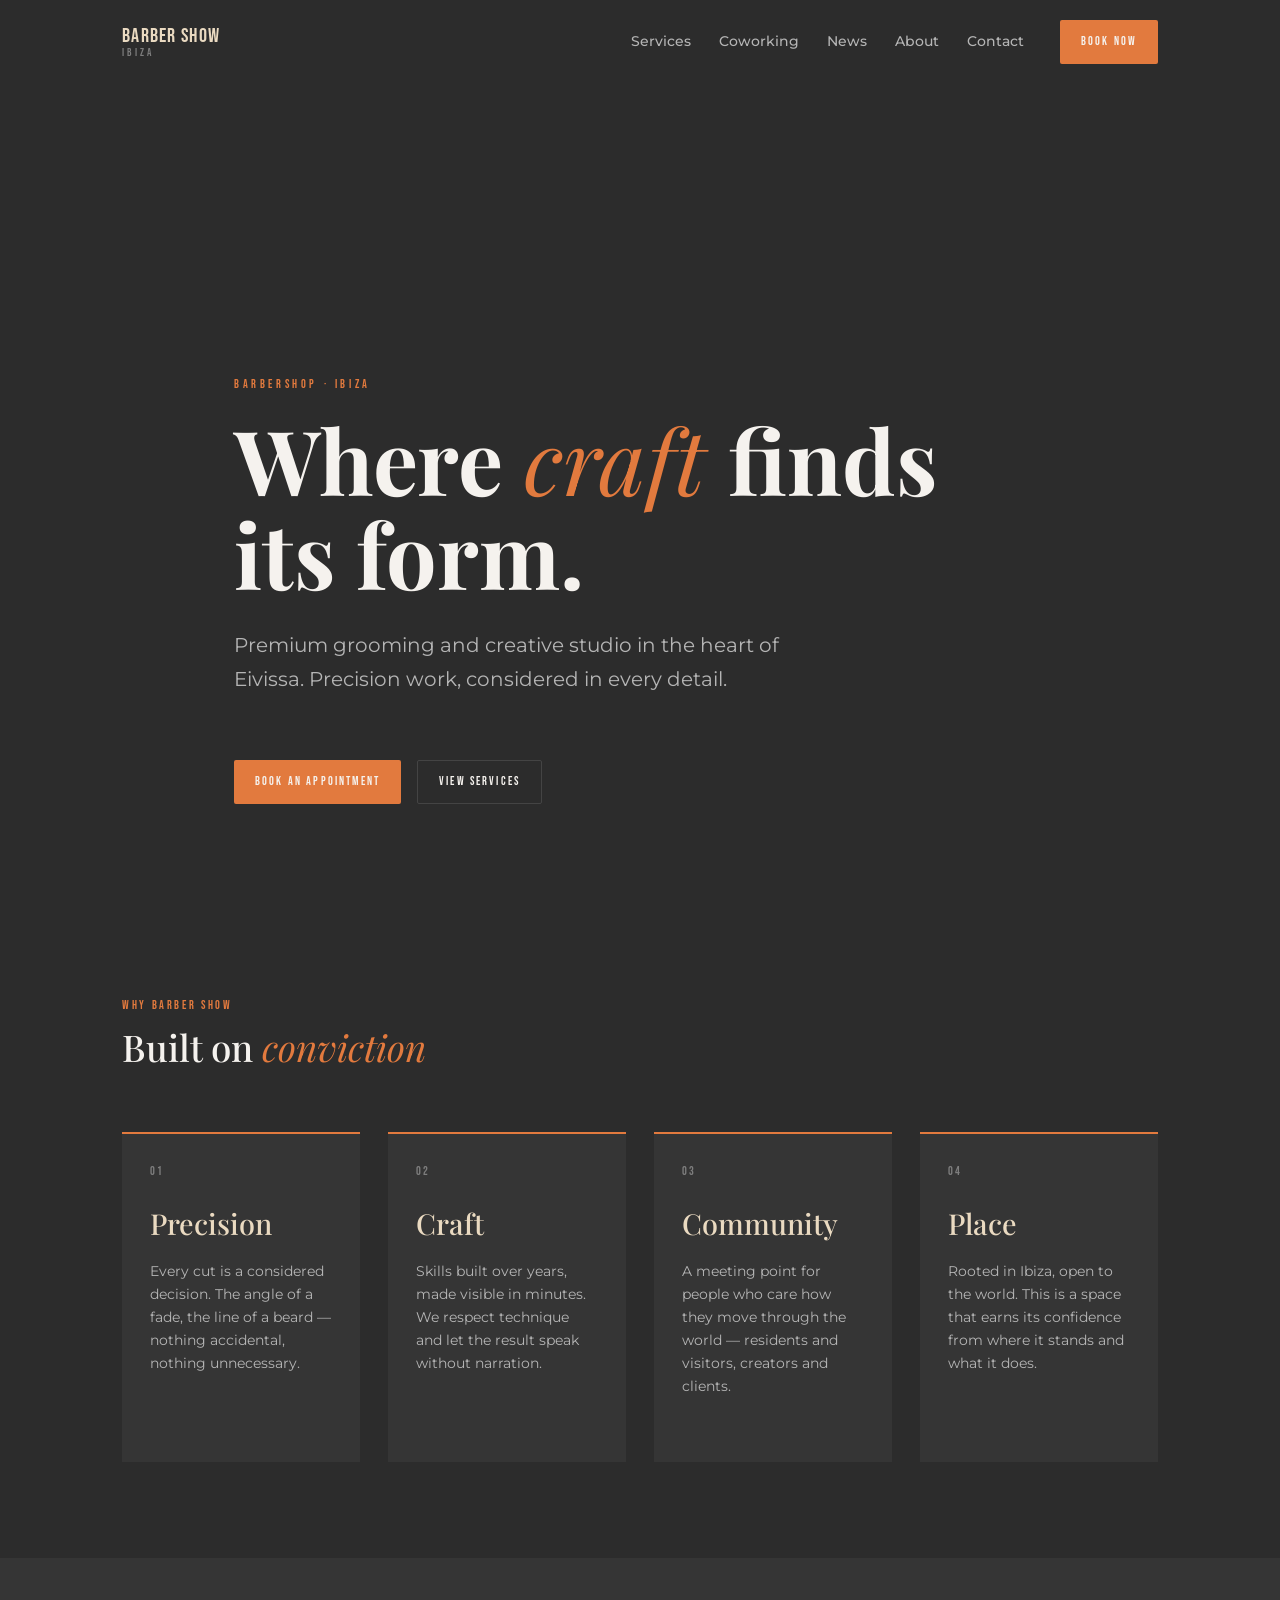
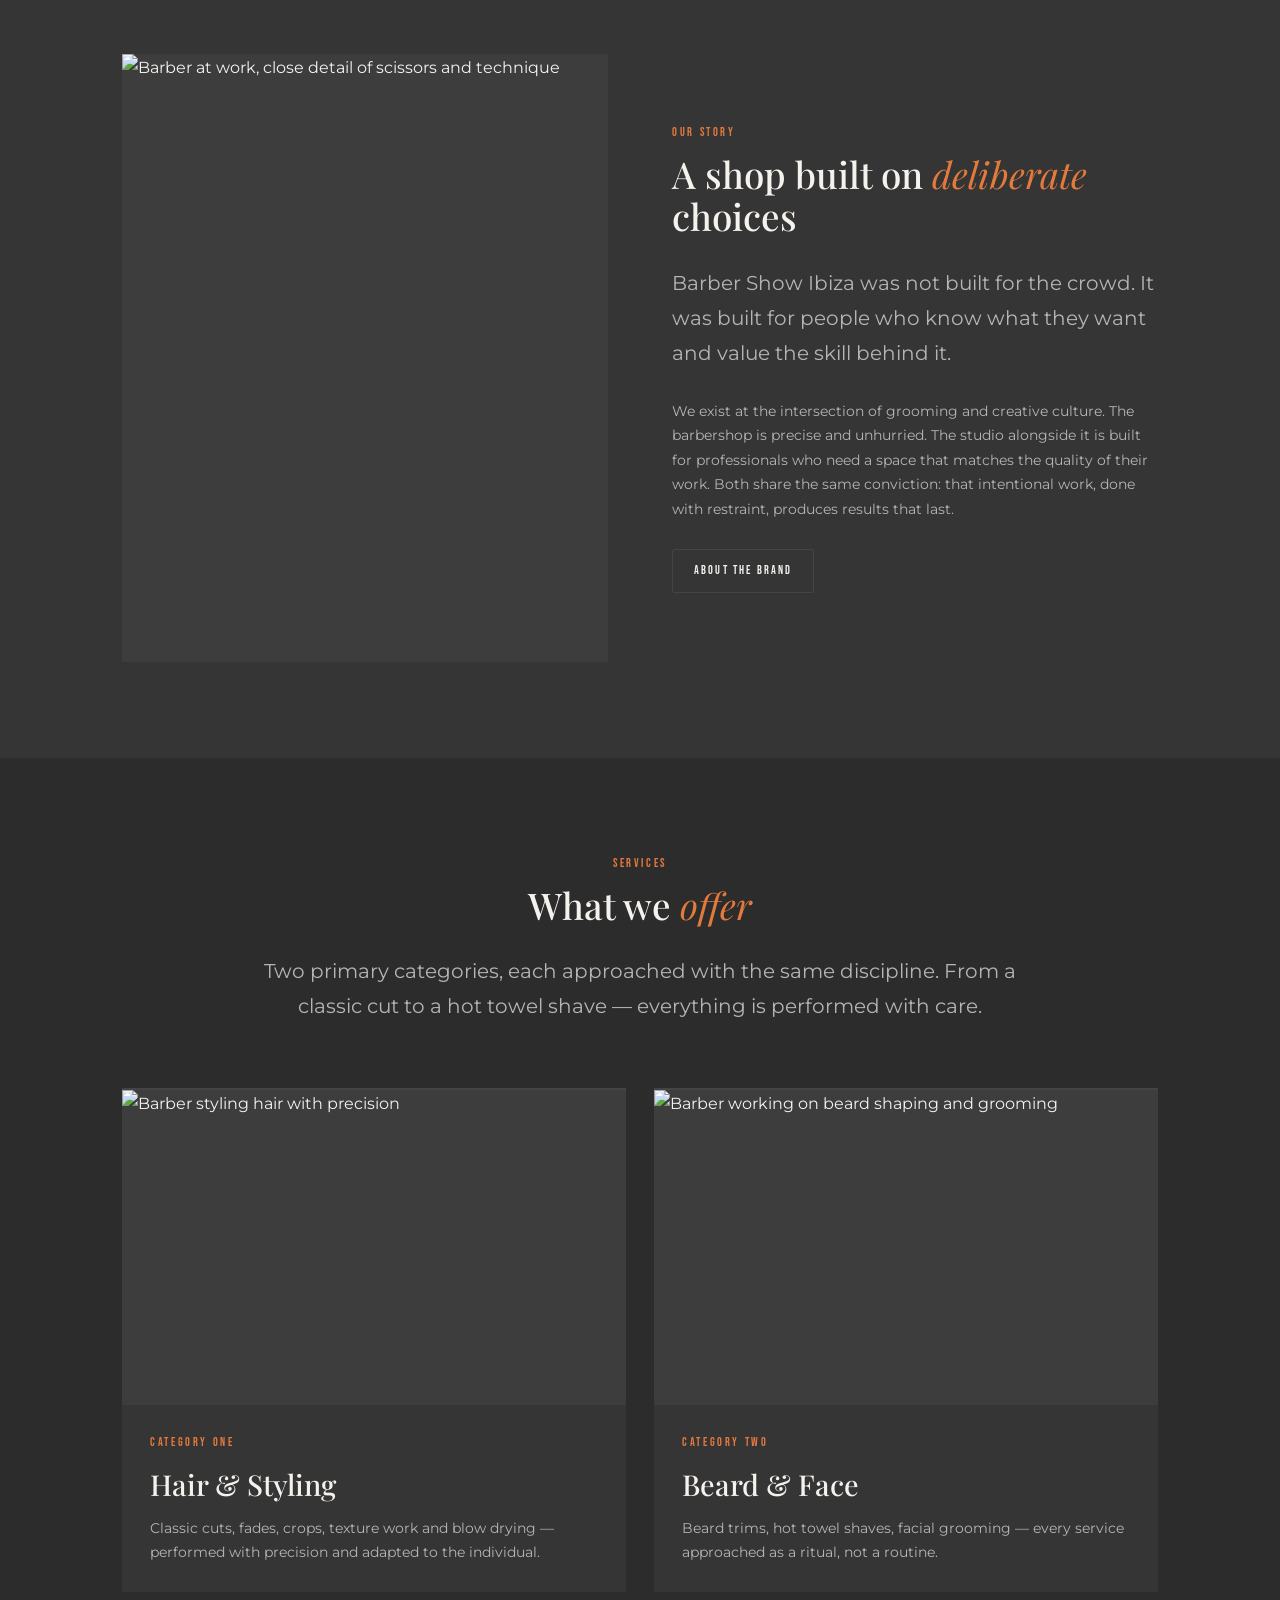
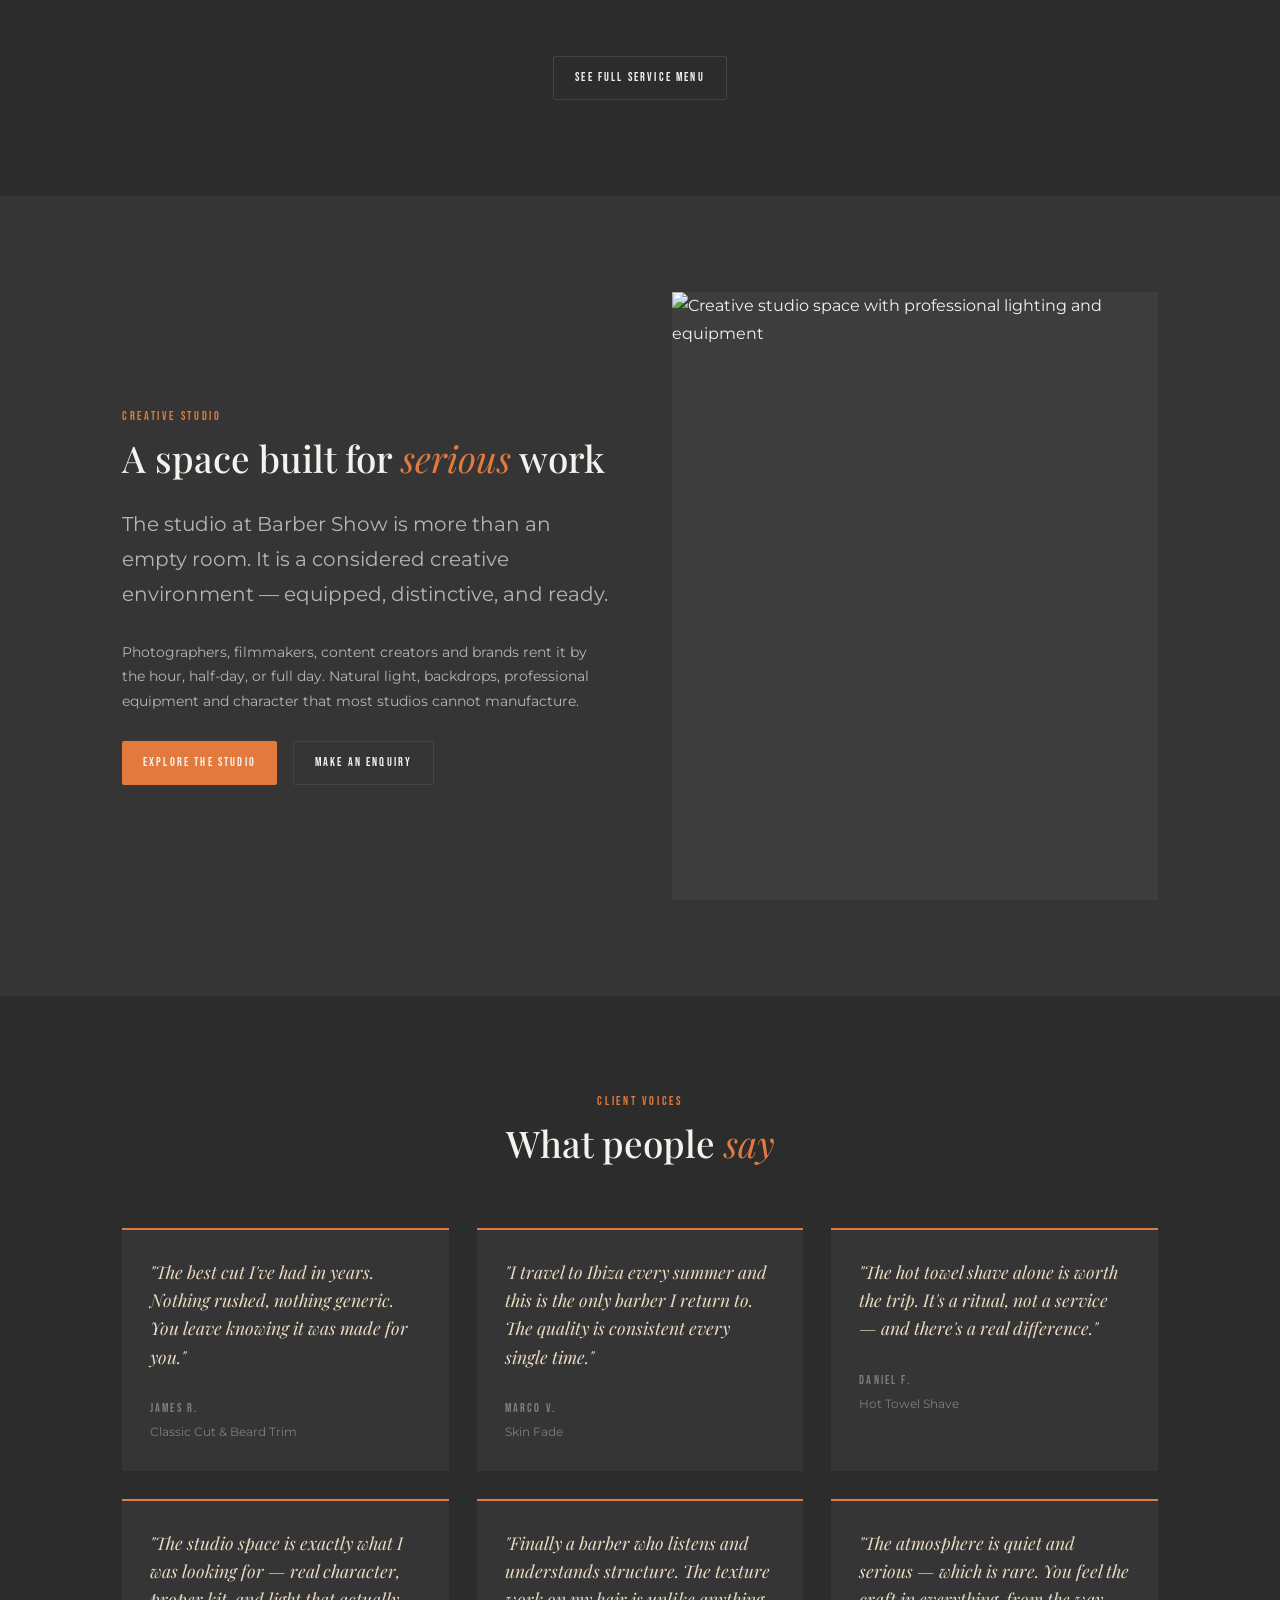
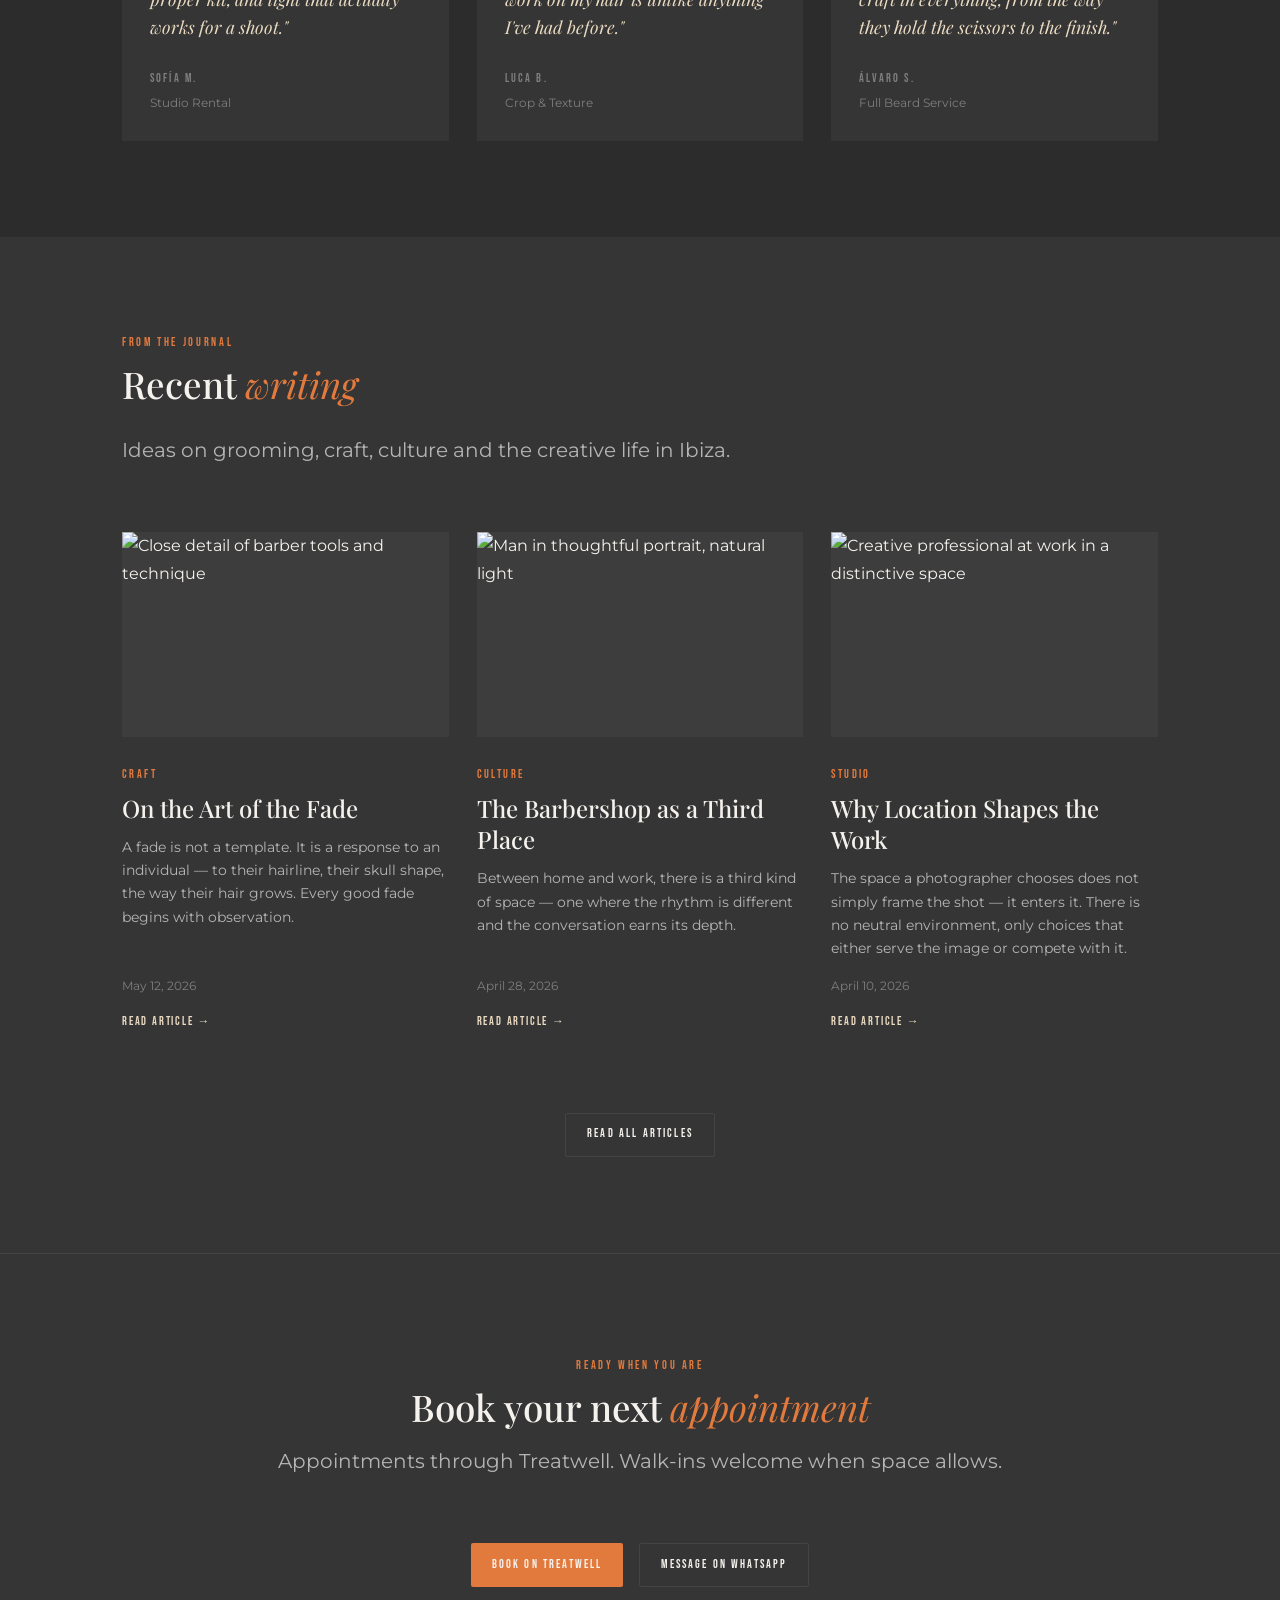
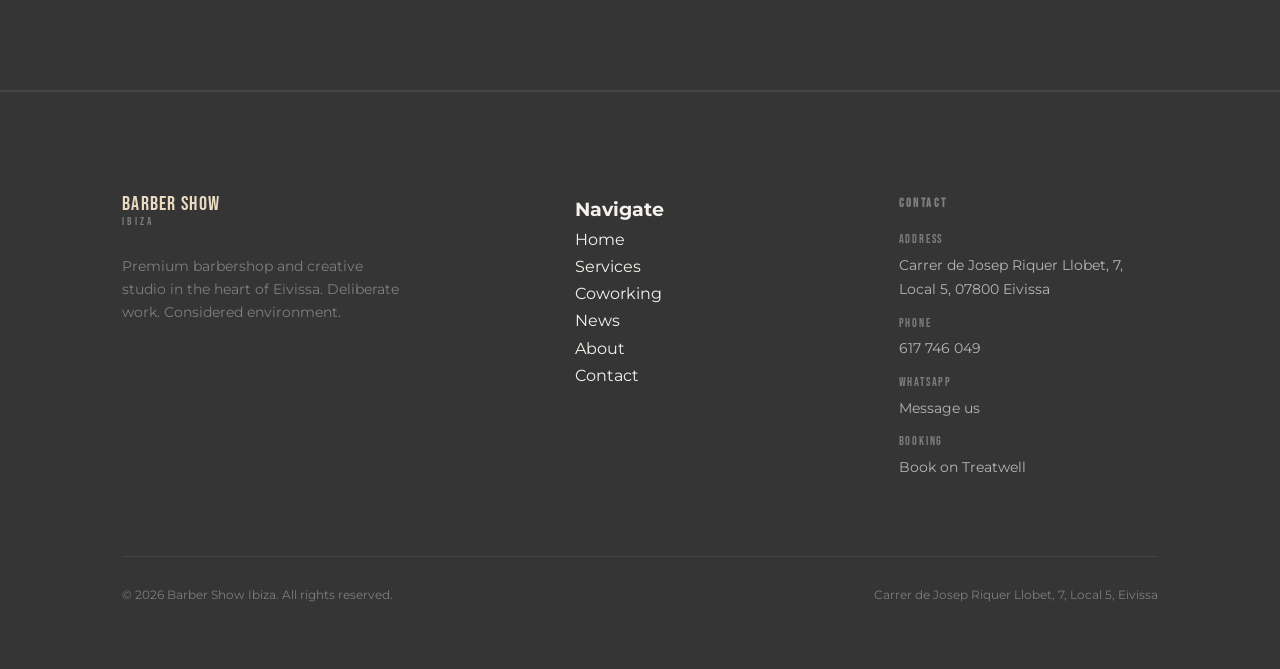
==== index.html @ bbf686bc "Initial build — Barber Show Ibiza website Full static site: 7 pages (Home, About, Services, Coworkin" ====
<!DOCTYPE html>
<html lang="en">
<head>
  <meta charset="UTF-8">
  <meta name="viewport" content="width=device-width, initial-scale=1.0">
  <title>Barber Show Ibiza — Premium Barbershop &amp; Creative Studio</title>
  <meta name="description" content="Premium barbershop and creative studio in the heart of Eivissa. Precision grooming, craft, and a creative space for professionals.">
  <link rel="preconnect" href="https://fonts.googleapis.com">
  <link rel="preconnect" href="https://fonts.gstatic.com" crossorigin>
  <link href="https://fonts.googleapis.com/css2?family=Bebas+Neue&family=Montserrat:wght@400;500&family=Playfair+Display:ital,wght@0,500;0,700;1,300&family=Roboto+Slab:wght@400;500&display=swap" rel="stylesheet">
  <link rel="stylesheet" href="css/main.css">
</head>
<body>

  <!-- ── SKIP LINK ── -->
  <a href="#main" class="btn btn--outline" style="position:absolute;top:-100px;left:1rem;z-index:200;transition:top 200ms;" onfocus="this.style.top='1rem'" onblur="this.style.top='-100px'">Skip to content</a>

  <!-- ── HEADER ── -->
  <header class="site-header" role="banner">
    <div class="container">
      <a href="index.html" class="logo" aria-label="Barber Show Ibiza — home">
        <span class="logo__main">Barber Show</span>
        <span class="logo__sub">Ibiza</span>
      </a>
      <nav class="site-nav" aria-label="Primary">
        <a href="services.html" class="site-nav__link">Services</a>
        <a href="coworking.html" class="site-nav__link">Coworking</a>
        <a href="news.html" class="site-nav__link">News</a>
        <a href="about.html" class="site-nav__link">About</a>
        <a href="contact.html" class="site-nav__link">Contact</a>
        <a href="https://widget.treatwell.es/establecimiento/the-barber-show/" class="btn btn--primary nav-book" target="_blank" rel="noopener noreferrer">Book Now</a>
      </nav>
      <button class="nav-toggle" aria-expanded="false" aria-controls="nav-overlay" aria-label="Open menu">
        <span></span><span></span><span></span>
      </button>
    </div>
  </header>

  <!-- ── MOBILE OVERLAY ── -->
  <div class="nav-overlay" id="nav-overlay" role="dialog" aria-modal="true" aria-label="Navigation">
    <a href="services.html" class="nav-overlay__link">Services</a>
    <a href="coworking.html" class="nav-overlay__link">Coworking</a>
    <a href="news.html" class="nav-overlay__link">News</a>
    <a href="about.html" class="nav-overlay__link">About</a>
    <a href="contact.html" class="nav-overlay__link">Contact</a>
    <a href="https://widget.treatwell.es/establecimiento/the-barber-show/" class="btn btn--primary nav-overlay__book" target="_blank" rel="noopener noreferrer">Book Now</a>
  </div>

  <main id="main">

    <!-- ── HERO ── -->
    <section class="page-hero" aria-labelledby="hero-title">
      <div class="page-hero__bg" style="background-image: url('https://images.unsplash.com/photo-1503951914875-452162b0f3f1?auto=format&fit=crop&w=1920&q=80');" role="img" aria-label="Barber Shop interior with warm lighting"></div>
      <div class="container">
        <span class="hero-eyebrow">Barbershop · Ibiza</span>
        <h1 class="hero-title" id="hero-title">Where <em>craft </em> finds its form.</h1>
        <p class="hero-sub">Premium grooming and creative studio in the heart of Eivissa. Precision work, considered in every detail.</p>
        <div class="hero-actions">
          <a href="https://widget.treatwell.es/establecimiento/the-barber-show/" class="btn btn--primary" target="_blank" rel="noopener noreferrer">Book an Appointment</a>
          <a href="services.html" class="btn btn--outline">View Services</a>
        </div>
      </div>
    </section>

    <!-- ── VALUE PROPOSITIONS ── -->
    <section class="section" aria-labelledby="values-title">
      <div class="container">
        <div class="section-header">
          <span class="eyebrow">Why Barber Show</span>
          <h2 class="section-title" id="values-title">Built on <em>conviction</em></h2>
        </div>
        <div class="value-grid">
          <div class="value-card">
            <p class="value-card__num">01</p>
            <h3 class="value-card__title">Precision</h3>
            <p class="value-card__text">Every cut is a considered decision. The angle of a fade, the line of a beard — nothing accidental, nothing unnecessary.</p>
          </div>
          <div class="value-card">
            <p class="value-card__num">02</p>
            <h3 class="value-card__title">Craft</h3>
            <p class="value-card__text">Skills built over years, made visible in minutes. We respect technique and let the result speak without narration.</p>
          </div>
          <div class="value-card">
            <p class="value-card__num">03</p>
            <h3 class="value-card__title">Community</h3>
            <p class="value-card__text">A meeting point for people who care how they move through the world — residents and visitors, creators and clients.</p>
          </div>
          <div class="value-card">
            <p class="value-card__num">04</p>
            <h3 class="value-card__title">Place</h3>
            <p class="value-card__text">Rooted in Ibiza, open to the world. This is a space that earns its confidence from where it stands and what it does.</p>
          </div>
        </div>
      </div>
    </section>

    <!-- ── ABOUT INTRO ── -->
    <section class="section section--alt" aria-labelledby="about-intro-title">
      <div class="container">
        <div class="split">
          <div class="split__img">
            <img src="https://images.unsplash.com/photo-1585747860715-2ba37e788b70?auto=format&fit=crop&w=900&q=80" alt="Barber at work, close detail of scissors and technique" loading="lazy" width="900" height="1125">
          </div>
          <div class="split__content">
            <span class="eyebrow">Our Story</span>
            <h2 class="section-title" id="about-intro-title">A shop built on <em>deliberate</em> choices</h2>
            <p class="section-lead">Barber Show Ibiza was not built for the crowd. It was built for people who know what they want and value the skill behind it.</p>
            <p style="color: var(--text-muted); margin-bottom: var(--space-md); font-size: var(--fs-sm); line-height: 1.75;">We exist at the intersection of grooming and creative culture. The barbershop is precise and unhurried. The studio alongside it is built for professionals who need a space that matches the quality of their work. Both share the same conviction: that intentional work, done with restraint, produces results that last.</p>
            <a href="about.html" class="btn btn--outline">About the Brand</a>
          </div>
        </div>
      </div>
    </section>

    <!-- ── SERVICES PREVIEW ── -->
    <section class="section" aria-labelledby="services-preview-title">
      <div class="container">
        <div class="section-header section-header--centered">
          <span class="eyebrow">Services</span>
          <h2 class="section-title" id="services-preview-title">What we <em>offer</em></h2>
          <p class="section-lead">Two primary categories, each approached with the same discipline. From a classic cut to a hot towel shave — everything is performed with care.</p>
        </div>
        <div style="display: grid; grid-template-columns: 1fr 1fr; gap: var(--space-md); margin-top: var(--space-md);">
          <a href="services.html#hair" class="card" style="display: block; overflow: hidden; text-decoration: none;">
            <div style="aspect-ratio: 16/10; overflow: hidden; background: var(--bg-light);">
              <img src="https://images.unsplash.com/photo-1622286342621-4bd786c2447c?auto=format&fit=crop&w=900&q=80" alt="Barber styling hair with precision" loading="lazy" width="900" height="563" style="width: 100%; height: 100%; object-fit: cover; transition: transform 500ms ease-out;">
            </div>
            <div style="padding: var(--space-md);">
              <span class="eyebrow" style="margin-bottom: 0.4rem;">Category One</span>
              <h3 style="font-family: var(--f-heading); font-size: var(--fs-h3); font-weight: 500; color: var(--text); margin-bottom: 0.5rem;">Hair &amp; Styling</h3>
              <p style="font-size: var(--fs-sm); color: var(--text-muted);">Classic cuts, fades, crops, texture work and blow drying — performed with precision and adapted to the individual.</p>
            </div>
          </a>
          <a href="services.html#beard" class="card" style="display: block; overflow: hidden; text-decoration: none;">
            <div style="aspect-ratio: 16/10; overflow: hidden; background: var(--bg-light);">
              <img src="https://images.unsplash.com/photo-1621605815971-fbc98d665033?auto=format&fit=crop&w=900&q=80" alt="Barber working on beard shaping and grooming" loading="lazy" width="900" height="563" style="width: 100%; height: 100%; object-fit: cover; transition: transform 500ms ease-out;">
            </div>
            <div style="padding: var(--space-md);">
              <span class="eyebrow" style="margin-bottom: 0.4rem;">Category Two</span>
              <h3 style="font-family: var(--f-heading); font-size: var(--fs-h3); font-weight: 500; color: var(--text); margin-bottom: 0.5rem;">Beard &amp; Face</h3>
              <p style="font-size: var(--fs-sm); color: var(--text-muted);">Beard trims, hot towel shaves, facial grooming — every service approached as a ritual, not a routine.</p>
            </div>
          </a>
        </div>
        <div style="text-align: center; margin-top: var(--space-lg);">
          <a href="services.html" class="btn btn--outline">See Full Service Menu</a>
        </div>
      </div>
    </section>

    <!-- ── STUDIO TEASER ── -->
    <section class="section section--alt" aria-labelledby="studio-teaser-title">
      <div class="container">
        <div class="split split--reverse">
          <div class="split__content">
            <span class="eyebrow">Creative Studio</span>
            <h2 class="section-title" id="studio-teaser-title">A space built for <em>serious</em> work</h2>
            <p class="section-lead">The studio at Barber Show is more than an empty room. It is a considered creative environment — equipped, distinctive, and ready.</p>
            <p style="color: var(--text-muted); margin-bottom: var(--space-md); font-size: var(--fs-sm); line-height: 1.75;">Photographers, filmmakers, content creators and brands rent it by the hour, half-day, or full day. Natural light, backdrops, professional equipment and character that most studios cannot manufacture.</p>
            <div style="display: flex; gap: var(--space-sm); flex-wrap: wrap;">
              <a href="coworking.html" class="btn btn--primary">Explore the Studio</a>
              <a href="contact.html" class="btn btn--outline">Make an Enquiry</a>
            </div>
          </div>
          <div class="split__img">
            <img src="https://images.unsplash.com/photo-1497366216548-37526070297c?auto=format&fit=crop&w=900&q=80" alt="Creative studio space with professional lighting and equipment" loading="lazy" width="900" height="1125">
          </div>
        </div>
      </div>
    </section>

    <!-- ── TESTIMONIALS ── -->
    <section class="section" aria-labelledby="testimonials-title">
      <div class="container">
        <div class="section-header section-header--centered">
          <span class="eyebrow">Client Voices</span>
          <h2 class="section-title" id="testimonials-title">What people <em>say</em></h2>
        </div>
        <div class="testimonials-grid">
          <article class="testimonial-card">
            <p class="testimonial-card__quote">"The best cut I've had in years. Nothing rushed, nothing generic. You leave knowing it was made for you."</p>
            <p class="testimonial-card__name">James R.</p>
            <p class="testimonial-card__service">Classic Cut &amp; Beard Trim</p>
          </article>
          <article class="testimonial-card">
            <p class="testimonial-card__quote">"I travel to Ibiza every summer and this is the only barber I return to. The quality is consistent every single time."</p>
            <p class="testimonial-card__name">Marco V.</p>
            <p class="testimonial-card__service">Skin Fade</p>
          </article>
          <article class="testimonial-card">
            <p class="testimonial-card__quote">"The hot towel shave alone is worth the trip. It's a ritual, not a service — and there's a real difference."</p>
            <p class="testimonial-card__name">Daniel F.</p>
            <p class="testimonial-card__service">Hot Towel Shave</p>
          </article>
          <article class="testimonial-card">
            <p class="testimonial-card__quote">"The studio space is exactly what I was looking for — real character, proper kit, and light that actually works for a shoot."</p>
            <p class="testimonial-card__name">Sofía M.</p>
            <p class="testimonial-card__service">Studio Rental</p>
          </article>
          <article class="testimonial-card">
            <p class="testimonial-card__quote">"Finally a barber who listens and understands structure. The texture work on my hair is unlike anything I've had before."</p>
            <p class="testimonial-card__name">Luca B.</p>
            <p class="testimonial-card__service">Crop &amp; Texture</p>
          </article>
          <article class="testimonial-card">
            <p class="testimonial-card__quote">"The atmosphere is quiet and serious — which is rare. You feel the craft in everything, from the way they hold the scissors to the finish."</p>
            <p class="testimonial-card__name">Álvaro S.</p>
            <p class="testimonial-card__service">Full Beard Service</p>
          </article>
        </div>
      </div>
    </section>

    <!-- ── NEWS PREVIEW ── -->
    <section class="section section--alt" aria-labelledby="news-preview-title">
      <div class="container">
        <div class="section-header">
          <span class="eyebrow">From the Journal</span>
          <h2 class="section-title" id="news-preview-title">Recent <em>writing</em></h2>
          <p class="section-lead">Ideas on grooming, craft, culture and the creative life in Ibiza.</p>
        </div>
        <div class="news-grid">
          <article class="news-card">
            <a href="news-article.html" class="news-card__img" aria-hidden="true" tabindex="-1">
              <img src="https://images.unsplash.com/photo-1560066984-138dadb4c035?auto=format&fit=crop&w=800&q=80" alt="Close detail of barber tools and technique" loading="lazy" width="800" height="500">
            </a>
            <div class="news-card__body">
              <span class="news-card__category">Craft</span>
              <h3 class="news-card__title"><a href="news-article.html" style="color: inherit;">On the Art of the Fade</a></h3>
              <p class="news-card__excerpt">A fade is not a template. It is a response to an individual — to their hairline, their skull shape, the way their hair grows. Every good fade begins with observation.</p>
              <span class="news-card__date">May 12, 2026</span>
              <a href="news-article.html" class="news-card__link">Read Article →</a>
            </div>
          </article>
          <article class="news-card">
            <a href="news.html" class="news-card__img" aria-hidden="true" tabindex="-1">
              <img src="https://images.unsplash.com/photo-1519345182560-3f2917c472ef?auto=format&fit=crop&w=800&q=80" alt="Man in thoughtful portrait, natural light" loading="lazy" width="800" height="500">
            </a>
            <div class="news-card__body">
              <span class="news-card__category">Culture</span>
              <h3 class="news-card__title"><a href="news.html" style="color: inherit;">The Barbershop as a Third Place</a></h3>
              <p class="news-card__excerpt">Between home and work, there is a third kind of space — one where the rhythm is different and the conversation earns its depth.</p>
              <span class="news-card__date">April 28, 2026</span>
              <a href="news.html" class="news-card__link">Read Article →</a>
            </div>
          </article>
          <article class="news-card">
            <a href="news.html" class="news-card__img" aria-hidden="true" tabindex="-1">
              <img src="https://images.unsplash.com/photo-1493894473891-10fc1e5dbd22?auto=format&fit=crop&w=800&q=80" alt="Creative professional at work in a distinctive space" loading="lazy" width="800" height="500">
            </a>
            <div class="news-card__body">
              <span class="news-card__category">Studio</span>
              <h3 class="news-card__title"><a href="news.html" style="color: inherit;">Why Location Shapes the Work</a></h3>
              <p class="news-card__excerpt">The space a photographer chooses does not simply frame the shot — it enters it. There is no neutral environment, only choices that either serve the image or compete with it.</p>
              <span class="news-card__date">April 10, 2026</span>
              <a href="news.html" class="news-card__link">Read Article →</a>
            </div>
          </article>
        </div>
        <div style="text-align: center; margin-top: var(--space-lg);">
          <a href="news.html" class="btn btn--outline">Read All Articles</a>
        </div>
      </div>
    </section>

    <!-- ── FINAL CTA ── -->
    <section class="cta-band" aria-labelledby="cta-title">
      <div class="container">
        <span class="eyebrow" style="text-align: center; display: block;">Ready when you are</span>
        <h2 class="section-title" id="cta-title">Book your next <em>appointment</em></h2>
        <p class="section-lead">Appointments through Treatwell. Walk-ins welcome when space allows.</p>
        <div class="hero-actions" style="justify-content: center;">
          <a href="https://widget.treatwell.es/establecimiento/the-barber-show/" class="btn btn--primary" target="_blank" rel="noopener noreferrer">Book on Treatwell</a>
          <a href="https://wa.me/617746049" class="btn btn--outline" target="_blank" rel="noopener noreferrer">Message on WhatsApp</a>
        </div>
      </div>
    </section>

  </main>

  <!-- ── FOOTER ── -->
  <footer class="site-footer" role="contentinfo">
    <div class="container">
      <div class="footer-grid">
        <div class="footer-brand">
          <a href="index.html" class="logo" aria-label="Barber Show Ibiza — home">
            <span class="logo__main">Barber Show</span>
            <span class="logo__sub">Ibiza</span>
          </a>
          <p>Premium barbershop and creative studio in the heart of Eivissa. Deliberate work. Considered environment.</p>
        </div>
        <nav aria-label="Footer navigation">
          <h3>Navigate</h3>
          <ul>
            <li><a href="index.html">Home</a></li>
            <li><a href="services.html">Services</a></li>
            <li><a href="coworking.html">Coworking</a></li>
            <li><a href="news.html">News</a></li>
            <li><a href="about.html">About</a></li>
            <li><a href="contact.html">Contact</a></li>
          </ul>
        </nav>
        <div class="footer-col">
          <h3>Contact</h3>
          <div class="footer-contact-item">
            <span>Address</span>
            <span>Carrer de Josep Riquer Llobet, 7, Local 5, 07800 Eivissa</span>
          </div>
          <div class="footer-contact-item">
            <span>Phone</span>
            <a href="tel:617746049">617 746 049</a>
          </div>
          <div class="footer-contact-item">
            <span>WhatsApp</span>
            <a href="https://wa.me/617746049" target="_blank" rel="noopener noreferrer">Message us</a>
          </div>
          <div class="footer-contact-item">
            <span>Booking</span>
            <a href="https://widget.treatwell.es/establecimiento/the-barber-show/" target="_blank" rel="noopener noreferrer">Book on Treatwell</a>
          </div>
        </div>
      </div>
      <div class="footer-bottom">
        <p>&copy; 2026 Barber Show Ibiza. All rights reserved.</p>
        <p>Carrer de Josep Riquer Llobet, 7, Local 5, Eivissa</p>
      </div>
    </div>
  </footer>

  <script src="https://cdnjs.cloudflare.com/ajax/libs/gsap/3.12.5/gsap.min.js" defer></script>
  <script src="https://cdnjs.cloudflare.com/ajax/libs/gsap/3.12.5/ScrollTrigger.min.js" defer></script>
  <script src="js/main.js" defer></script>
</body>
</html>
---- css/main.css ----
/* ─────────────────────────────────────────
   TOKENS
───────────────────────────────────────── */
:root {
  --bg:           #2C2C2C;
  --bg-card:      #353535;
  --bg-light:     #3D3D3D;
  --bg-rule:      #444444;
  --text:         #F5F2EE;
  --text-muted:   #B5B5B5;
  --text-subtle:  #7E7E7E;
  --accent:       #EADAC1;
  --accent-hover: #D9CFC3;
  --orange:       #E27A3E;
  --orange-dark:  #B15A2A;

  --f-display: 'Bebas Neue', sans-serif;
  --f-heading: 'Playfair Display', serif;
  --f-body:    'Montserrat', sans-serif;
  --f-slab:    'Roboto Slab', serif;

  --fs-hero:    clamp(2.75rem, 7vw,   6rem);
  --fs-h1:      clamp(2rem,    4vw,   3rem);
  --fs-h2:      clamp(1.5rem,  3.2vw, 2.3rem);
  --fs-h3:      clamp(1.25rem, 2.5vw, 1.8rem);
  --fs-h4:      clamp(1.1rem,  2vw,   1.5rem);
  --fs-body-lg: clamp(1rem,    1.6vw, 1.25rem);
  --fs-body:    1rem;
  --fs-sm:      0.875rem;
  --fs-xs:      0.75rem;

  --space-xs:      0.5rem;
  --space-sm:      1rem;
  --space-md:      1.75rem;
  --space-lg:      clamp(2.5rem, 5vw, 4rem);
  --space-xl:      clamp(4rem, 8vw, 6.5rem);
  --section-pad:   clamp(4rem, 8vw, 6rem);
  --container-max: 1100px;
  --container-px:  clamp(1.25rem, 5vw, 2rem);

  --radius: 2px;
  --transition: 180ms ease-out;
}

/* ─────────────────────────────────────────
   RESET
───────────────────────────────────────── */
*, *::before, *::after { box-sizing: border-box; margin: 0; padding: 0; }
img, video { display: block; max-width: 100%; }
ul { list-style: none; }
a { color: inherit; text-decoration: none; }
button { cursor: pointer; border: none; background: none; font: inherit; }

/* ─────────────────────────────────────────
   BASE
───────────────────────────────────────── */
html { scroll-behavior: smooth; }

body {
  background: var(--bg);
  color: var(--text);
  font-family: var(--f-body);
  font-size: var(--fs-body);
  line-height: 1.7;
  -webkit-font-smoothing: antialiased;
  overflow-x: hidden;
}

:focus-visible {
  outline: 2px solid var(--orange);
  outline-offset: 3px;
}

/* ─────────────────────────────────────────
   LAYOUT
───────────────────────────────────────── */
.container {
  max-width: var(--container-max);
  margin-inline: auto;
  padding-inline: var(--container-px);
}

.section {
  padding-block: var(--section-pad);
}

.section--alt {
  background: var(--bg-card);
}

/* ─────────────────────────────────────────
   TYPOGRAPHY UTILITIES
───────────────────────────────────────── */
.eyebrow {
  display: block;
  font-family: var(--f-display);
  font-size: var(--fs-xs);
  letter-spacing: 0.22em;
  color: var(--orange);
  text-transform: uppercase;
  margin-bottom: 0.6rem;
}

.section-title {
  font-family: var(--f-heading);
  font-size: var(--fs-h2);
  font-weight: 500;
  color: var(--text);
  line-height: 1.15;
  margin-bottom: var(--space-md);
}

.section-title em {
  color: var(--orange);
  font-style: italic;
  font-weight: 300;
}

.section-lead {
  font-size: var(--fs-body-lg);
  color: var(--text-muted);
  max-width: 60ch;
  line-height: 1.75;
  margin-bottom: var(--space-md);
}

.text-accent { color: var(--accent); }
.text-muted  { color: var(--text-muted); }
.text-subtle { color: var(--text-subtle); }

/* ─────────────────────────────────────────
   BUTTONS
───────────────────────────────────────── */
.btn {
  display: inline-flex;
  align-items: center;
  gap: 0.5rem;
  font-family: var(--f-display);
  font-size: var(--fs-xs);
  letter-spacing: 0.18em;
  text-transform: uppercase;
  padding: 0.85em 1.75em;
  border-radius: var(--radius);
  transition: background var(--transition), color var(--transition), border-color var(--transition);
  min-height: 44px;
}

.btn--primary {
  background: var(--orange);
  color: var(--text);
}
.btn--primary:hover { background: var(--orange-dark); }

.btn--outline {
  background: transparent;
  color: var(--text);
  border: 1px solid var(--bg-rule);
}
.btn--outline:hover {
  border-color: var(--accent);
  color: var(--accent);
}

.btn--accent {
  background: transparent;
  color: var(--accent);
  border: 1px solid var(--accent);
}
.btn--accent:hover {
  background: var(--accent);
  color: var(--bg);
}

/* ─────────────────────────────────────────
   HEADER
───────────────────────────────────────── */
.site-header {
  position: fixed;
  top: 0;
  left: 0;
  right: 0;
  z-index: 100;
  padding-block: 1.25rem;
  transition: background 250ms ease-out, padding 250ms ease-out;
}

.site-header.scrolled {
  background: rgba(44, 44, 44, 0.97);
  backdrop-filter: blur(8px);
  padding-block: 0.85rem;
  border-bottom: 1px solid var(--bg-rule);
}

.site-header .container {
  display: flex;
  align-items: center;
  justify-content: space-between;
}

.logo {
  display: flex;
  flex-direction: column;
  line-height: 1;
  font-family: var(--f-display);
  color: var(--accent);
  letter-spacing: 0.08em;
}

.logo__main {
  font-size: 1.25rem;
}

.logo__sub {
  font-size: 0.7rem;
  letter-spacing: 0.3em;
  color: var(--text-subtle);
  margin-top: 0.1rem;
}

.site-nav {
  display: flex;
  align-items: center;
  gap: var(--space-md);
}

.site-nav__link {
  font-family: var(--f-body);
  font-weight: 500;
  font-size: var(--fs-sm);
  color: var(--text-muted);
  transition: color var(--transition);
  position: relative;
}

.site-nav__link::after {
  content: '';
  position: absolute;
  bottom: -2px;
  left: 0;
  right: 0;
  height: 1px;
  background: var(--accent);
  transform: scaleX(0);
  transform-origin: left;
  transition: transform 250ms ease-out;
}

.site-nav__link:hover { color: var(--text); }
.site-nav__link:hover::after { transform: scaleX(1); }

.site-nav__link[aria-current="page"] {
  color: var(--accent);
}
.site-nav__link[aria-current="page"]::after {
  transform: scaleX(1);
}

.nav-book {
  margin-left: var(--space-xs);
}

/* Hamburger */
.nav-toggle {
  display: none;
  flex-direction: column;
  justify-content: center;
  gap: 5px;
  width: 44px;
  height: 44px;
  padding: 10px;
}

.nav-toggle span {
  display: block;
  height: 1px;
  background: var(--text);
  transition: transform 300ms ease-out, opacity 200ms ease-out, width 300ms ease-out;
  transform-origin: center;
}

.nav-toggle span:nth-child(2) { width: 70%; }

.nav-toggle[aria-expanded="true"] span:nth-child(1) {
  transform: translateY(6px) rotate(45deg);
}
.nav-toggle[aria-expanded="true"] span:nth-child(2) {
  opacity: 0;
  width: 0;
}
.nav-toggle[aria-expanded="true"] span:nth-child(3) {
  transform: translateY(-6px) rotate(-45deg);
}

/* Mobile overlay */
.nav-overlay {
  display: none;
  position: fixed;
  inset: 0;
  z-index: 99;
  background: var(--bg);
  flex-direction: column;
  align-items: center;
  justify-content: center;
  gap: var(--space-md);
  opacity: 0;
  pointer-events: none;
}

.nav-overlay.is-open {
  display: flex;
  opacity: 1;
  pointer-events: auto;
}

.nav-overlay__link {
  font-family: var(--f-heading);
  font-size: var(--fs-h2);
  font-weight: 500;
  color: var(--text-muted);
  transition: color var(--transition);
}

.nav-overlay__link:hover { color: var(--accent); }

.nav-overlay__book {
  margin-top: var(--space-sm);
}

/* ─────────────────────────────────────────
   FOOTER
───────────────────────────────────────── */
.site-footer {
  background: var(--bg-card);
  border-top: 1px solid var(--bg-rule);
  padding-block: var(--space-xl) var(--space-lg);
}

.footer-grid {
  display: grid;
  grid-template-columns: 1.5fr 1fr 1fr;
  gap: var(--space-lg);
}

.footer-brand .logo {
  margin-bottom: var(--space-md);
}

.footer-brand p {
  font-size: var(--fs-sm);
  color: var(--text-subtle);
  max-width: 32ch;
  line-height: 1.65;
}

.footer-col h3 {
  font-family: var(--f-display);
  font-size: var(--fs-xs);
  letter-spacing: 0.2em;
  color: var(--text-subtle);
  text-transform: uppercase;
  margin-bottom: var(--space-sm);
}

.footer-col ul {
  display: flex;
  flex-direction: column;
  gap: 0.6rem;
}

.footer-col a {
  font-size: var(--fs-sm);
  color: var(--text-muted);
  transition: color var(--transition);
}

.footer-col a:hover { color: var(--accent); }

.footer-contact-item {
  display: flex;
  flex-direction: column;
  gap: 0.2rem;
  margin-bottom: 0.75rem;
}

.footer-contact-item span:first-child {
  font-family: var(--f-display);
  font-size: var(--fs-xs);
  letter-spacing: 0.15em;
  color: var(--text-subtle);
  text-transform: uppercase;
}

.footer-contact-item a,
.footer-contact-item span:last-child {
  font-size: var(--fs-sm);
  color: var(--text-muted);
}

.footer-contact-item a:hover { color: var(--accent); }

.footer-bottom {
  margin-top: var(--space-lg);
  padding-top: var(--space-md);
  border-top: 1px solid var(--bg-rule);
  display: flex;
  align-items: center;
  justify-content: space-between;
  flex-wrap: wrap;
  gap: var(--space-sm);
}

.footer-bottom p {
  font-size: var(--fs-xs);
  color: var(--text-subtle);
}

/* ─────────────────────────────────────────
   HERO (shared pattern)
───────────────────────────────────────── */
.page-hero {
  position: relative;
  min-height: 100svh;
  display: flex;
  align-items: flex-end;
  padding-bottom: var(--section-pad);
  padding-top: 6rem;
  overflow: hidden;
}

.page-hero--short {
  min-height: 55vh;
  align-items: center;
}

.page-hero__bg {
  position: absolute;
  inset: 0;
  background-size: cover;
  background-position: center;
  z-index: 0;
}

.page-hero__bg::after {
  content: '';
  position: absolute;
  inset: 0;
  background: linear-gradient(to top, rgba(44,44,44,0.92) 0%, rgba(44,44,44,0.45) 60%, rgba(44,44,44,0.2) 100%);
}

.page-hero .container {
  position: relative;
  z-index: 1;
}

.hero-eyebrow {
  display: inline-block;
  font-family: var(--f-display);
  font-size: var(--fs-xs);
  letter-spacing: 0.3em;
  color: var(--orange);
  text-transform: uppercase;
  margin-bottom: 1rem;
}

.hero-title {
  font-family: var(--f-heading);
  font-size: var(--fs-hero);
  font-weight: 700;
  line-height: 1.05;
  color: var(--text);
  max-width: 14ch;
  margin-bottom: var(--space-md);
}

.hero-title em {
  color: var(--orange);
  font-style: italic;
  font-weight: 300;
}

.hero-sub {
  font-size: var(--fs-body-lg);
  color: var(--text-muted);
  max-width: 46ch;
  margin-bottom: var(--space-lg);
  line-height: 1.7;
}

.hero-actions {
  display: flex;
  flex-wrap: wrap;
  gap: var(--space-sm);
}

/* ─────────────────────────────────────────
   SECTION HEADER PATTERN
───────────────────────────────────────── */
.section-header {
  margin-bottom: var(--space-lg);
}

.section-header--centered {
  text-align: center;
}

.section-header--centered .section-lead {
  margin-inline: auto;
}

/* ─────────────────────────────────────────
   PULLQUOTE
───────────────────────────────────────── */
.pullquote {
  border-left: 3px solid var(--orange);
  padding: 1rem 1.5rem;
  background: var(--bg-card);
  margin-block: var(--space-md);
}

.pullquote p {
  font-family: var(--f-heading);
  font-style: italic;
  font-weight: 300;
  font-size: clamp(1.05rem, 2vw, 1.3rem);
  color: var(--accent);
  line-height: 1.55;
  margin: 0;
}

/* ─────────────────────────────────────────
   CARDS — shared
───────────────────────────────────────── */
.card {
  background: var(--bg-card);
  border-top: 2px solid var(--bg-rule);
  transition: border-color var(--transition);
}

.card:hover { border-color: var(--orange); }

/* ─────────────────────────────────────────
   TEAM CARD
───────────────────────────────────────── */
.team-grid {
  display: grid;
  grid-template-columns: repeat(3, 1fr);
  gap: var(--space-md);
}

.team-card__img {
  aspect-ratio: 3/4;
  overflow: hidden;
  background: var(--bg-light);
}

.team-card__img img {
  width: 100%;
  height: 100%;
  object-fit: cover;
  transition: transform 500ms ease-out;
}

.team-card:hover .team-card__img img {
  transform: scale(1.04);
}

.team-card__body {
  padding: var(--space-md) var(--space-sm) var(--space-sm);
}

.team-card__name {
  font-family: var(--f-heading);
  font-size: var(--fs-h4);
  font-weight: 500;
  color: var(--text);
  margin-bottom: 0.25rem;
}

.team-card__role {
  font-family: var(--f-display);
  font-size: var(--fs-xs);
  letter-spacing: 0.18em;
  color: var(--orange);
  text-transform: uppercase;
  display: block;
  margin-bottom: 0.75rem;
}

.team-card__bio {
  font-size: var(--fs-sm);
  color: var(--text-muted);
  line-height: 1.65;
}

/* ─────────────────────────────────────────
   TESTIMONIAL CARD
───────────────────────────────────────── */
.testimonials-grid {
  display: grid;
  grid-template-columns: repeat(3, 1fr);
  gap: var(--space-md);
}

.testimonial-card {
  padding: var(--space-md);
  background: var(--bg-card);
  border-top: 2px solid var(--orange);
}

.testimonial-card__quote {
  font-family: var(--f-heading);
  font-style: italic;
  font-weight: 300;
  font-size: clamp(0.95rem, 1.8vw, 1.1rem);
  color: var(--accent);
  line-height: 1.6;
  margin-bottom: var(--space-md);
}

.testimonial-card__name {
  font-family: var(--f-display);
  font-size: var(--fs-xs);
  letter-spacing: 0.18em;
  color: var(--text-subtle);
  text-transform: uppercase;
}

.testimonial-card__service {
  font-size: var(--fs-xs);
  color: var(--text-subtle);
  margin-top: 0.2rem;
}

/* ─────────────────────────────────────────
   NEWS CARD
───────────────────────────────────────── */
.news-grid {
  display: grid;
  grid-template-columns: repeat(3, 1fr);
  gap: var(--space-md);
}

.news-card {
  display: flex;
  flex-direction: column;
}

.news-card__img {
  aspect-ratio: 16/10;
  overflow: hidden;
  background: var(--bg-light);
}

.news-card__img img {
  width: 100%;
  height: 100%;
  object-fit: cover;
  transition: transform 500ms ease-out;
}

.news-card:hover .news-card__img img {
  transform: scale(1.04);
}

.news-card__body {
  padding: var(--space-md) 0 var(--space-sm);
  flex: 1;
  display: flex;
  flex-direction: column;
}

.news-card__category {
  font-family: var(--f-display);
  font-size: var(--fs-xs);
  letter-spacing: 0.2em;
  color: var(--orange);
  text-transform: uppercase;
  margin-bottom: 0.5rem;
}

.news-card__title {
  font-family: var(--f-heading);
  font-size: var(--fs-h4);
  font-weight: 500;
  color: var(--text);
  line-height: 1.3;
  margin-bottom: 0.75rem;
}

.news-card__excerpt {
  font-size: var(--fs-sm);
  color: var(--text-muted);
  line-height: 1.65;
  margin-bottom: var(--space-sm);
  flex: 1;
}

.news-card__date {
  font-size: var(--fs-xs);
  color: var(--text-subtle);
}

.news-card__link {
  margin-top: auto;
  font-family: var(--f-display);
  font-size: var(--fs-xs);
  letter-spacing: 0.15em;
  text-transform: uppercase;
  color: var(--accent);
  display: inline-flex;
  align-items: center;
  gap: 0.4rem;
  margin-top: var(--space-sm);
  transition: color var(--transition);
}

.news-card__link:hover { color: var(--orange); }

/* ─────────────────────────────────────────
   SERVICE CARD
───────────────────────────────────────── */
.services-list {
  display: grid;
  grid-template-columns: repeat(2, 1fr);
  gap: 1px;
  background: var(--bg-rule);
  border: 1px solid var(--bg-rule);
}

.service-item {
  background: var(--bg);
  padding: var(--space-md) var(--space-md);
  display: flex;
  align-items: baseline;
  justify-content: space-between;
  gap: var(--space-sm);
  transition: background var(--transition);
}

.service-item:hover { background: var(--bg-card); }

.service-item__name {
  font-family: var(--f-heading);
  font-size: var(--fs-h4);
  font-weight: 500;
  color: var(--text);
}

.service-item__desc {
  font-size: var(--fs-sm);
  color: var(--text-muted);
  margin-top: 0.3rem;
}

.service-item__price {
  font-family: var(--f-display);
  font-size: 1.5rem;
  letter-spacing: 0.05em;
  color: var(--text);
  white-space: nowrap;
}

/* ─────────────────────────────────────────
   VALUE PROPS
───────────────────────────────────────── */
.value-grid {
  display: grid;
  grid-template-columns: repeat(4, 1fr);
  gap: var(--space-md);
}

.value-card {
  padding: var(--space-md) var(--space-md) var(--space-lg);
  background: var(--bg-card);
  border-top: 2px solid var(--orange);
}

.value-card__num {
  font-family: var(--f-display);
  font-size: var(--fs-xs);
  letter-spacing: 0.2em;
  color: var(--text-subtle);
  text-transform: uppercase;
  margin-bottom: 1rem;
}

.value-card__title {
  font-family: var(--f-heading);
  font-size: var(--fs-h3);
  font-weight: 500;
  color: var(--accent);
  margin-bottom: 0.75rem;
}

.value-card__text {
  font-size: var(--fs-sm);
  color: var(--text-muted);
  line-height: 1.65;
}

/* ─────────────────────────────────────────
   SPLIT LAYOUT (image + text)
───────────────────────────────────────── */
.split {
  display: grid;
  grid-template-columns: 1fr 1fr;
  gap: var(--space-lg);
  align-items: center;
}

.split--reverse .split__img { order: 2; }
.split--reverse .split__content { order: 1; }

.split__img {
  aspect-ratio: 4/5;
  overflow: hidden;
  background: var(--bg-light);
}

.split__img img {
  width: 100%;
  height: 100%;
  object-fit: cover;
}

/* ─────────────────────────────────────────
   PRICING TABLE
───────────────────────────────────────── */
.pricing-grid {
  display: grid;
  grid-template-columns: repeat(4, 1fr);
  gap: var(--space-md);
}

.pricing-card {
  background: var(--bg-card);
  padding: var(--space-md);
  border-top: 2px solid var(--bg-rule);
  transition: border-color var(--transition);
}

.pricing-card--featured {
  border-color: var(--orange);
}

.pricing-card:hover { border-color: var(--orange); }

.pricing-card__label {
  font-family: var(--f-display);
  font-size: var(--fs-xs);
  letter-spacing: 0.2em;
  color: var(--text-subtle);
  text-transform: uppercase;
  margin-bottom: var(--space-sm);
}

.pricing-card__price {
  font-family: var(--f-display);
  font-size: clamp(2.5rem, 5vw, 3.5rem);
  letter-spacing: 0.04em;
  color: var(--text);
  line-height: 1;
  margin-bottom: 0.3rem;
}

.pricing-card__unit {
  font-size: var(--fs-sm);
  color: var(--text-muted);
  margin-bottom: var(--space-md);
}

.pricing-card__features {
  list-style: none;
  padding: 0;
  display: flex;
  flex-direction: column;
  gap: 0.5rem;
}

.pricing-card__features li {
  font-size: var(--fs-sm);
  color: var(--text-muted);
  padding-left: 1rem;
  position: relative;
}

.pricing-card__features li::before {
  content: '—';
  position: absolute;
  left: 0;
  color: var(--orange);
}

/* ─────────────────────────────────────────
   FAQ
───────────────────────────────────────── */
.faq-list {
  display: flex;
  flex-direction: column;
  border-top: 1px solid var(--bg-rule);
}

.faq-item {
  border-bottom: 1px solid var(--bg-rule);
}

.faq-item__trigger {
  width: 100%;
  display: flex;
  align-items: center;
  justify-content: space-between;
  padding: var(--space-md) 0;
  font-family: var(--f-heading);
  font-size: var(--fs-h4);
  font-weight: 500;
  color: var(--text);
  text-align: left;
  gap: var(--space-sm);
  transition: color var(--transition);
}

.faq-item__trigger:hover { color: var(--accent); }

.faq-item__icon {
  flex-shrink: 0;
  width: 20px;
  height: 20px;
  position: relative;
}

.faq-item__icon::before,
.faq-item__icon::after {
  content: '';
  position: absolute;
  background: var(--text-subtle);
  transition: transform 300ms ease-out, opacity 200ms ease-out;
}

.faq-item__icon::before {
  width: 100%;
  height: 1px;
  top: 50%;
  transform: translateY(-50%);
}

.faq-item__icon::after {
  width: 1px;
  height: 100%;
  left: 50%;
  transform: translateX(-50%);
}

.faq-item.is-open .faq-item__icon::after {
  transform: translateX(-50%) rotate(90deg);
  opacity: 0;
}

.faq-item__body {
  display: none;
  padding-bottom: var(--space-md);
}

.faq-item.is-open .faq-item__body { display: block; }

.faq-item__body p {
  font-size: var(--fs-sm);
  color: var(--text-muted);
  line-height: 1.75;
}

/* ─────────────────────────────────────────
   AVAILABILITY GRID
───────────────────────────────────────── */
.availability-grid {
  display: grid;
  grid-template-columns: repeat(7, 1fr);
  gap: 0.5rem;
  margin-top: var(--space-md);
}

.avail-day {
  background: var(--bg-card);
  padding: var(--space-sm);
  text-align: center;
}

.avail-day__name {
  font-family: var(--f-display);
  font-size: var(--fs-xs);
  letter-spacing: 0.15em;
  color: var(--text-subtle);
  text-transform: uppercase;
  margin-bottom: 0.5rem;
}

.avail-day__hours {
  font-size: var(--fs-xs);
  color: var(--text-muted);
  line-height: 1.5;
}

.avail-day--closed .avail-day__hours {
  color: var(--text-subtle);
}

/* ─────────────────────────────────────────
   INCLUDED LIST
───────────────────────────────────────── */
.included-grid {
  display: grid;
  grid-template-columns: repeat(3, 1fr);
  gap: var(--space-md);
  margin-top: var(--space-md);
}

.included-item {
  padding: var(--space-md);
  background: var(--bg-card);
  border-left: 3px solid var(--orange);
}

.included-item__title {
  font-family: var(--f-display);
  font-size: var(--fs-xs);
  letter-spacing: 0.18em;
  color: var(--text);
  text-transform: uppercase;
  margin-bottom: 0.5rem;
}

.included-item__desc {
  font-size: var(--fs-sm);
  color: var(--text-muted);
  line-height: 1.6;
}

/* ─────────────────────────────────────────
   STUDIO GALLERY
───────────────────────────────────────── */
.studio-gallery {
  display: grid;
  grid-template-columns: 2fr 1fr;
  grid-template-rows: auto auto;
  gap: var(--space-xs);
}

.studio-gallery__main {
  grid-row: span 2;
  aspect-ratio: 3/4;
  overflow: hidden;
  background: var(--bg-light);
}

.studio-gallery__thumb {
  aspect-ratio: 4/3;
  overflow: hidden;
  background: var(--bg-light);
}

.studio-gallery__main img,
.studio-gallery__thumb img {
  width: 100%;
  height: 100%;
  object-fit: cover;
}

/* ─────────────────────────────────────────
   CONTACT PAGE
───────────────────────────────────────── */
.contact-paths {
  display: grid;
  grid-template-columns: 1fr 1fr;
  gap: var(--space-md);
  margin-top: var(--space-lg);
}

.contact-path {
  background: var(--bg-card);
  padding: var(--space-lg);
  border-top: 2px solid var(--bg-rule);
  display: flex;
  flex-direction: column;
  gap: var(--space-md);
}

.contact-path--barbershop { border-color: var(--orange); }
.contact-path--studio { border-color: var(--accent); }

.contact-path__label {
  font-family: var(--f-display);
  font-size: var(--fs-xs);
  letter-spacing: 0.22em;
  text-transform: uppercase;
  color: var(--orange);
}

.contact-path--studio .contact-path__label { color: var(--accent); }

.contact-path__title {
  font-family: var(--f-heading);
  font-size: var(--fs-h3);
  font-weight: 500;
  color: var(--text);
  line-height: 1.2;
}

.contact-path__desc {
  font-size: var(--fs-sm);
  color: var(--text-muted);
  line-height: 1.65;
}

.contact-details-grid {
  display: grid;
  grid-template-columns: 1fr 1fr;
  gap: var(--space-lg);
}

.contact-detail-group h3 {
  font-family: var(--f-display);
  font-size: var(--fs-xs);
  letter-spacing: 0.2em;
  color: var(--orange);
  text-transform: uppercase;
  margin-bottom: var(--space-sm);
}

.contact-detail-item {
  margin-bottom: 0.75rem;
}

.contact-detail-item span:first-child {
  display: block;
  font-family: var(--f-display);
  font-size: var(--fs-xs);
  letter-spacing: 0.15em;
  color: var(--text-subtle);
  text-transform: uppercase;
  margin-bottom: 0.2rem;
}

.contact-detail-item a,
.contact-detail-item p {
  font-size: var(--fs-body);
  color: var(--text-muted);
  transition: color var(--transition);
}

.contact-detail-item a:hover { color: var(--accent); }

.hours-table {
  width: 100%;
  border-collapse: collapse;
}

.hours-table tr {
  border-bottom: 1px solid var(--bg-rule);
}

.hours-table td {
  padding: 0.6rem 0;
  font-size: var(--fs-sm);
  color: var(--text-muted);
}

.hours-table td:last-child {
  text-align: right;
  color: var(--text);
}

.map-embed {
  aspect-ratio: 16/7;
  background: var(--bg-card);
  overflow: hidden;
  margin-top: var(--space-lg);
}

.map-embed iframe {
  width: 100%;
  height: 100%;
  border: 0;
  filter: grayscale(0.8) invert(0.9) contrast(0.85);
}

/* ─────────────────────────────────────────
   ARTICLE PAGE
───────────────────────────────────────── */
.article-hero {
  aspect-ratio: 21/9;
  overflow: hidden;
  position: relative;
  background: var(--bg-light);
}

.article-hero img {
  width: 100%;
  height: 100%;
  object-fit: cover;
}

.article-header {
  padding-block: var(--space-xl) var(--space-md);
  border-bottom: 1px solid var(--bg-rule);
  margin-bottom: var(--space-lg);
}

.article-meta {
  display: flex;
  align-items: center;
  gap: var(--space-md);
  margin-bottom: var(--space-md);
}

.article-category {
  font-family: var(--f-display);
  font-size: var(--fs-xs);
  letter-spacing: 0.2em;
  color: var(--orange);
  text-transform: uppercase;
}

.article-date {
  font-size: var(--fs-xs);
  color: var(--text-subtle);
}

.article-title {
  font-family: var(--f-heading);
  font-size: var(--fs-h1);
  font-weight: 700;
  color: var(--text);
  line-height: 1.1;
  margin-bottom: var(--space-sm);
}

.article-title em {
  color: var(--orange);
  font-style: italic;
  font-weight: 300;
}

.article-intro {
  font-size: var(--fs-body-lg);
  color: var(--text-muted);
  max-width: 60ch;
  line-height: 1.7;
}

.article-body {
  max-width: 68ch;
}

.article-body p {
  color: var(--text-muted);
  line-height: 1.8;
  margin-bottom: 1.25rem;
}

.article-body h2 {
  font-family: var(--f-heading);
  font-size: var(--fs-h3);
  font-weight: 500;
  color: var(--text);
  margin-block: var(--space-md) 0.75rem;
}

.article-share {
  padding-block: var(--space-lg);
  border-top: 1px solid var(--bg-rule);
  display: flex;
  align-items: center;
  gap: var(--space-md);
  flex-wrap: wrap;
}

.share-label {
  font-family: var(--f-display);
  font-size: var(--fs-xs);
  letter-spacing: 0.18em;
  color: var(--text-subtle);
  text-transform: uppercase;
}

.share-links {
  display: flex;
  gap: var(--space-sm);
}

.share-link {
  font-family: var(--f-display);
  font-size: var(--fs-xs);
  letter-spacing: 0.15em;
  text-transform: uppercase;
  color: var(--text-muted);
  padding: 0.5em 1em;
  border: 1px solid var(--bg-rule);
  border-radius: var(--radius);
  transition: color var(--transition), border-color var(--transition);
}

.share-link:hover {
  color: var(--accent);
  border-color: var(--accent);
}

/* ─────────────────────────────────────────
   CTA BAND
───────────────────────────────────────── */
.cta-band {
  background: var(--bg-card);
  border-top: 1px solid var(--bg-rule);
  border-bottom: 1px solid var(--bg-rule);
  padding-block: var(--space-xl);
  text-align: center;
}

.cta-band .section-title { margin-bottom: var(--space-sm); }
.cta-band .section-lead { margin-inline: auto; margin-bottom: var(--space-lg); }

.cta-band .hero-actions { justify-content: center; }

/* ─────────────────────────────────────────
   RESPONSIVE
───────────────────────────────────────── */
@media (max-width: 960px) {
  .value-grid { grid-template-columns: repeat(2, 1fr); }
  .pricing-grid { grid-template-columns: repeat(2, 1fr); }
  .team-grid { grid-template-columns: repeat(2, 1fr); }
  .testimonials-grid { grid-template-columns: repeat(2, 1fr); }
  .news-grid { grid-template-columns: repeat(2, 1fr); }
  .services-list { grid-template-columns: 1fr; }
  .footer-grid { grid-template-columns: 1fr 1fr; }
  .footer-brand { grid-column: span 2; }
  .included-grid { grid-template-columns: repeat(2, 1fr); }
}

@media (max-width: 768px) {
  .site-nav { display: none; }
  .nav-toggle { display: flex; }

  .split {
    grid-template-columns: 1fr;
  }
  .split--reverse .split__img { order: 0; }
  .split--reverse .split__content { order: 0; }

  .contact-paths { grid-template-columns: 1fr; }
  .contact-details-grid { grid-template-columns: 1fr; }

  .studio-gallery {
    grid-template-columns: 1fr;
  }
  .studio-gallery__main { grid-row: auto; }

  .availability-grid { grid-template-columns: repeat(4, 1fr); }
}

@media (max-width: 600px) {
  .value-grid { grid-template-columns: 1fr; }
  .team-grid { grid-template-columns: 1fr; }
  .testimonials-grid { grid-template-columns: 1fr; }
  .news-grid { grid-template-columns: 1fr; }
  .pricing-grid { grid-template-columns: 1fr; }
  .included-grid { grid-template-columns: 1fr; }
  .footer-grid { grid-template-columns: 1fr; }
  .footer-brand { grid-column: auto; }
  .availability-grid { grid-template-columns: repeat(3, 1fr); }

  .page-hero { min-height: 100svh; }
  .hero-title { font-size: clamp(2.25rem, 10vw, 4rem); }
}
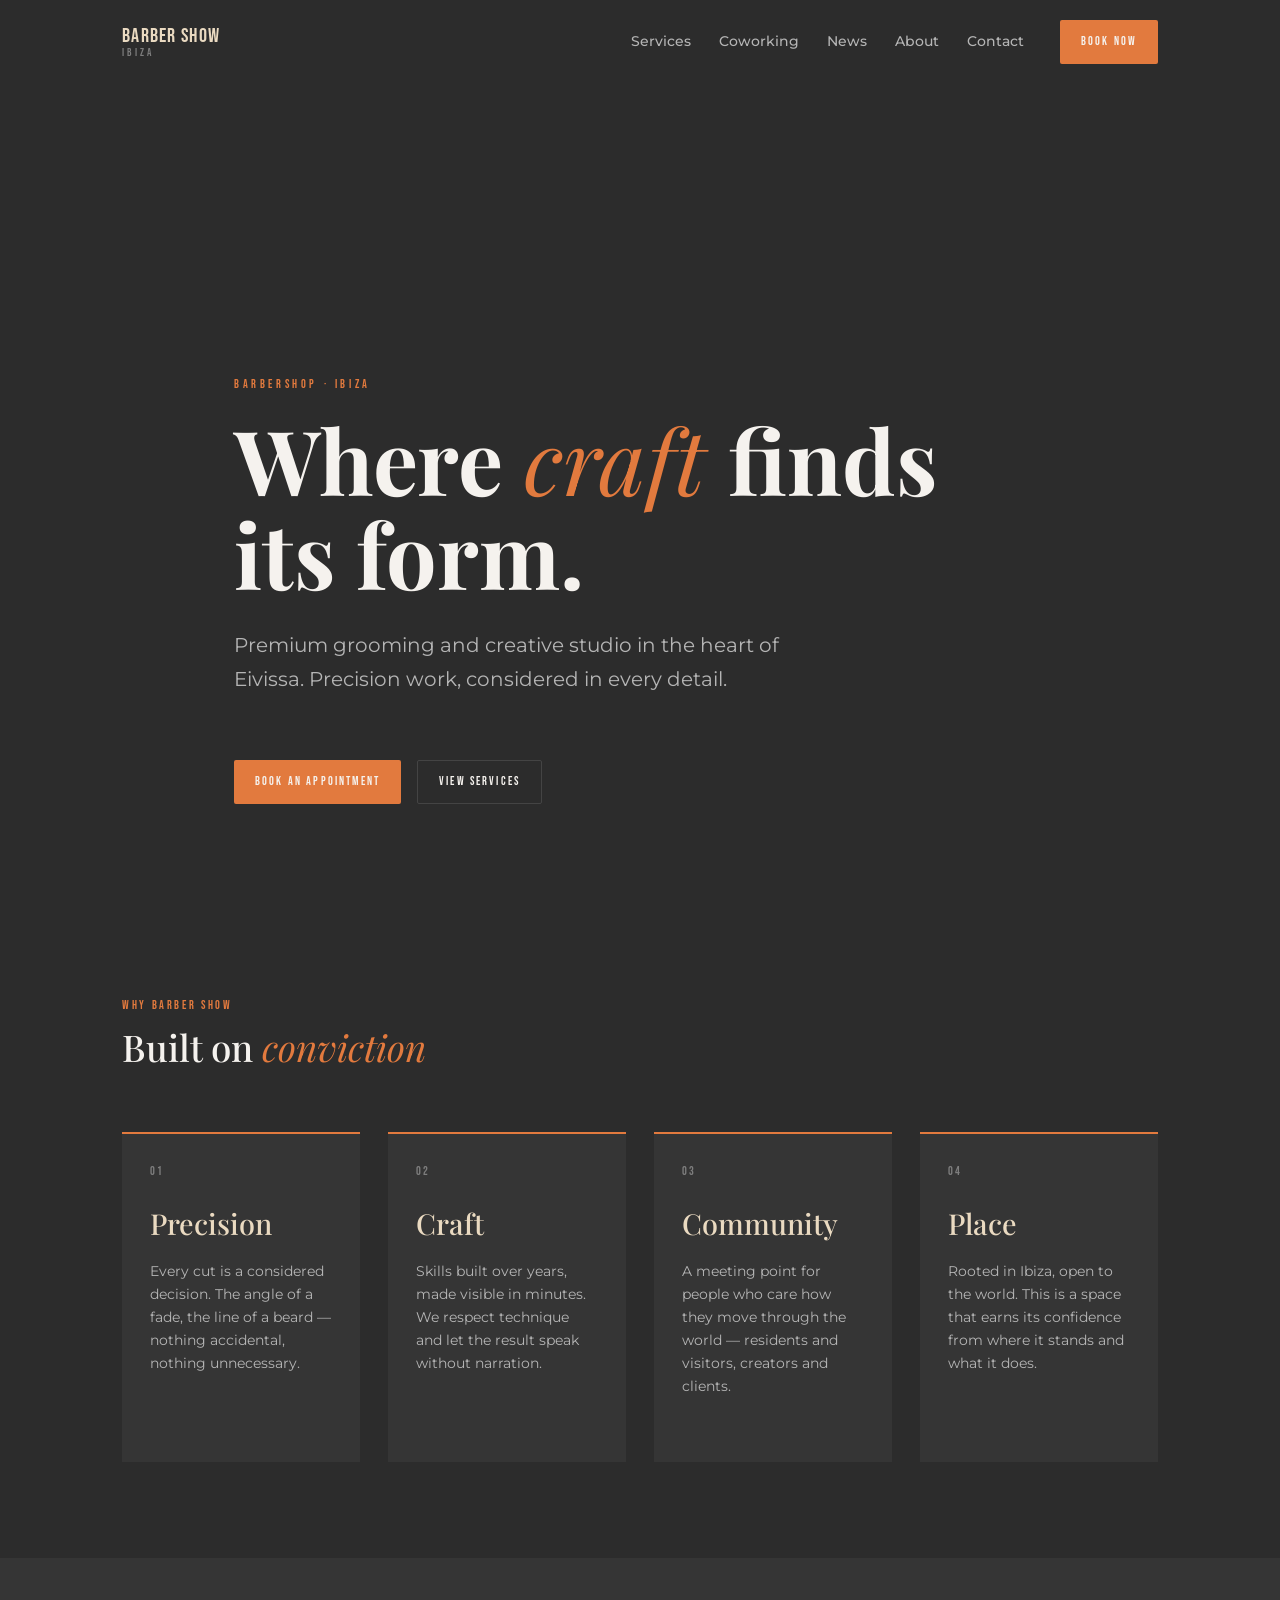
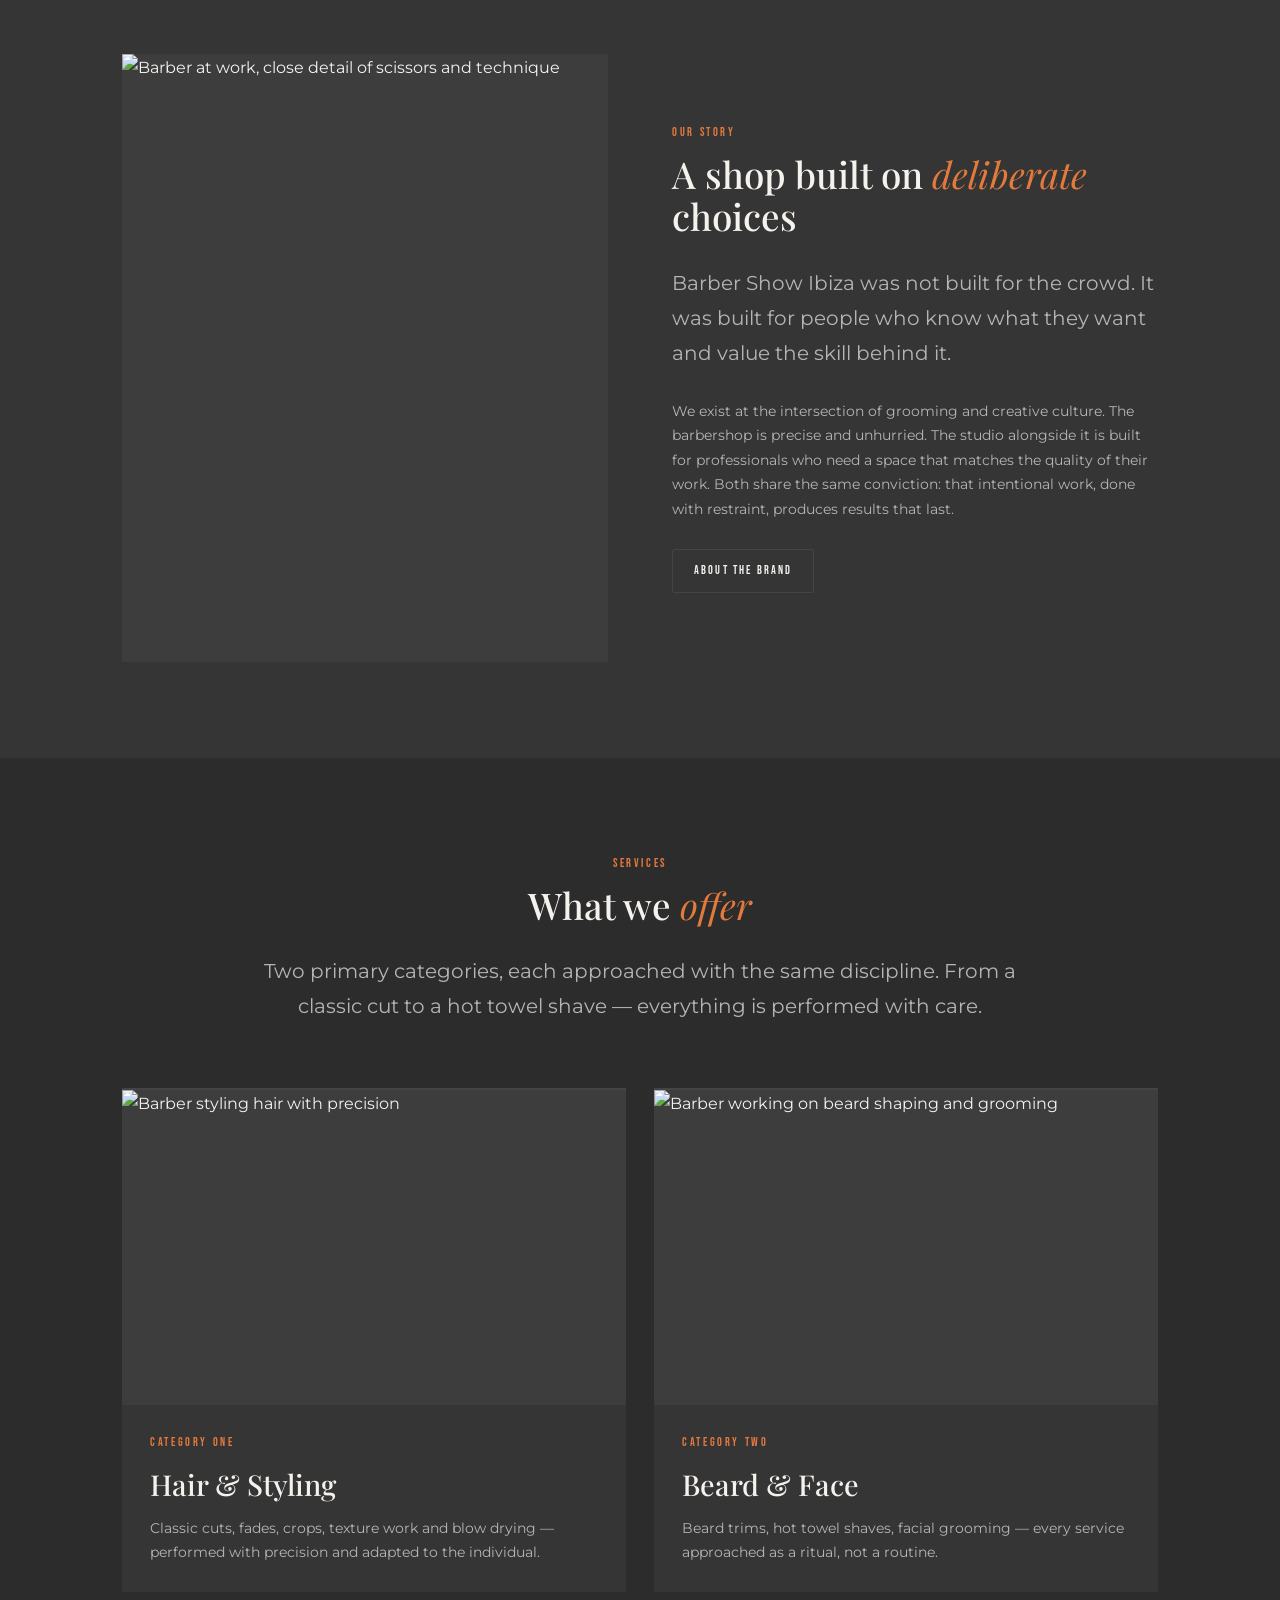
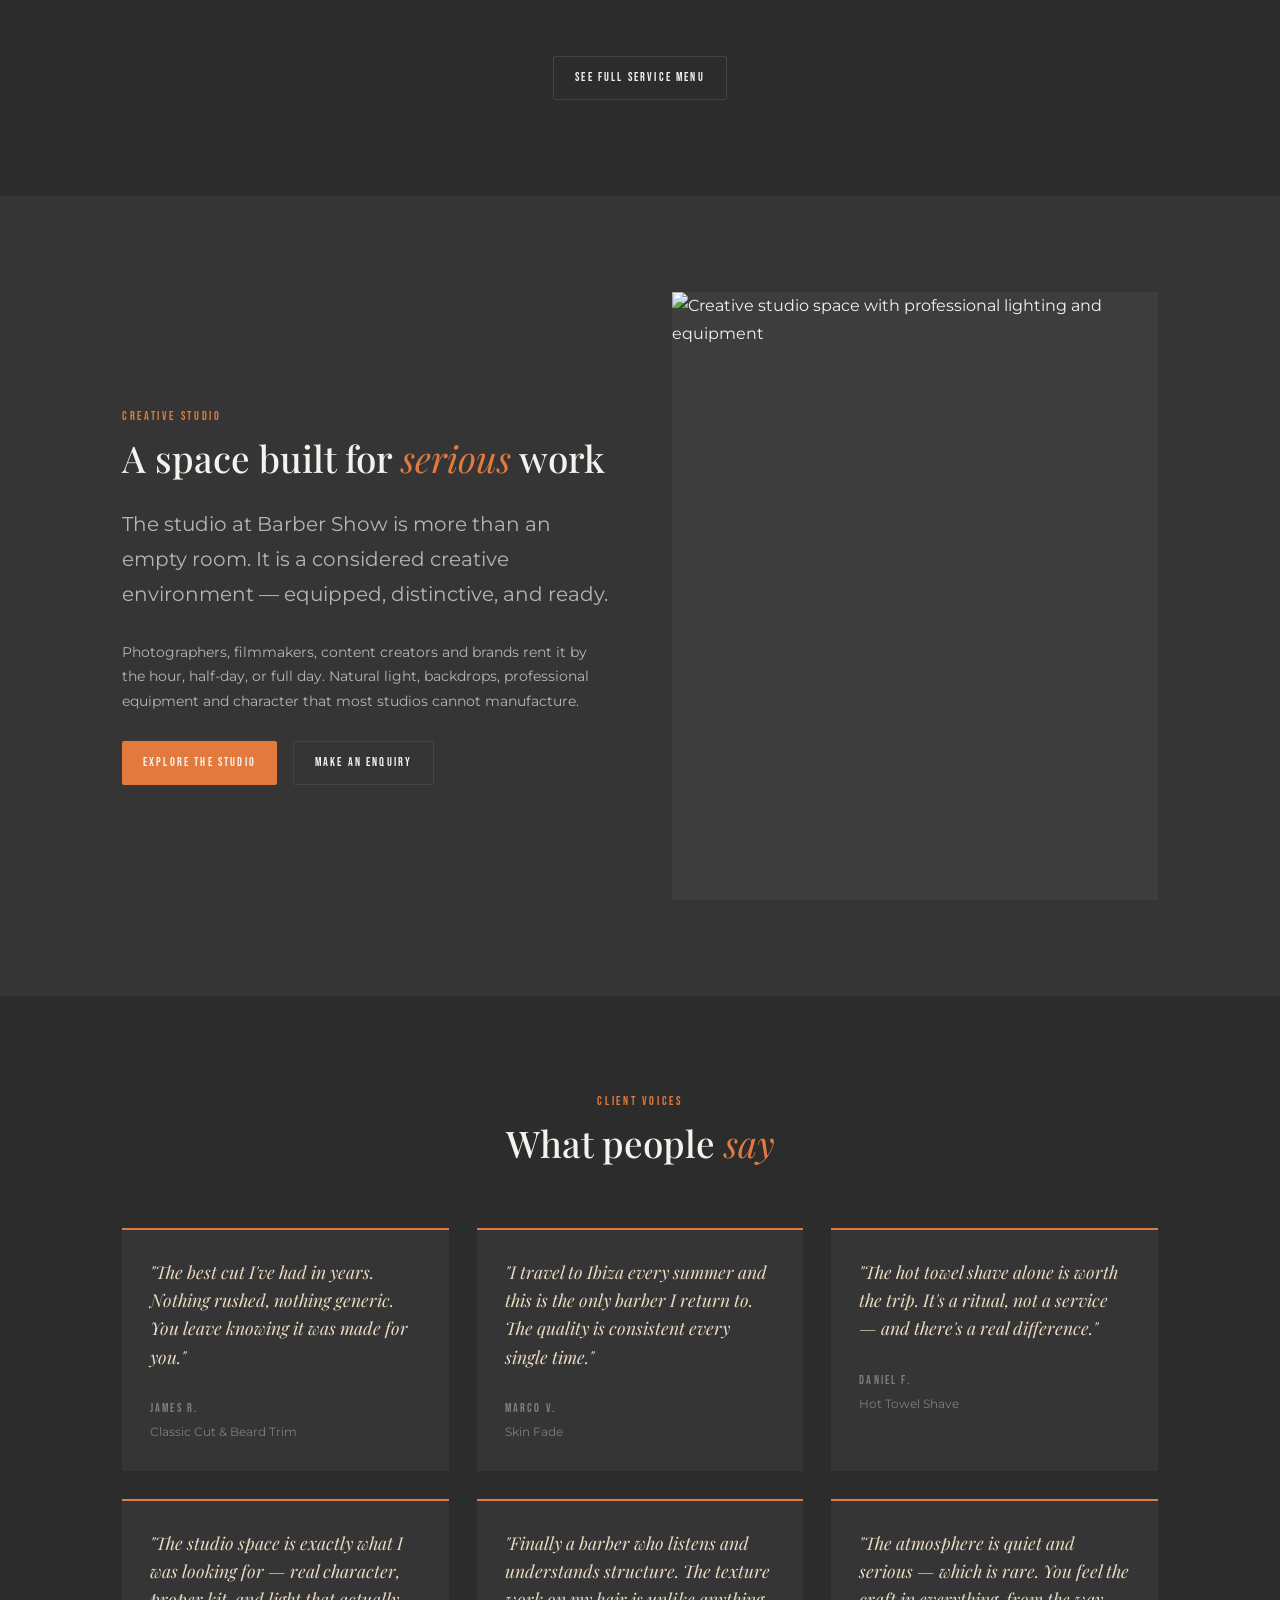
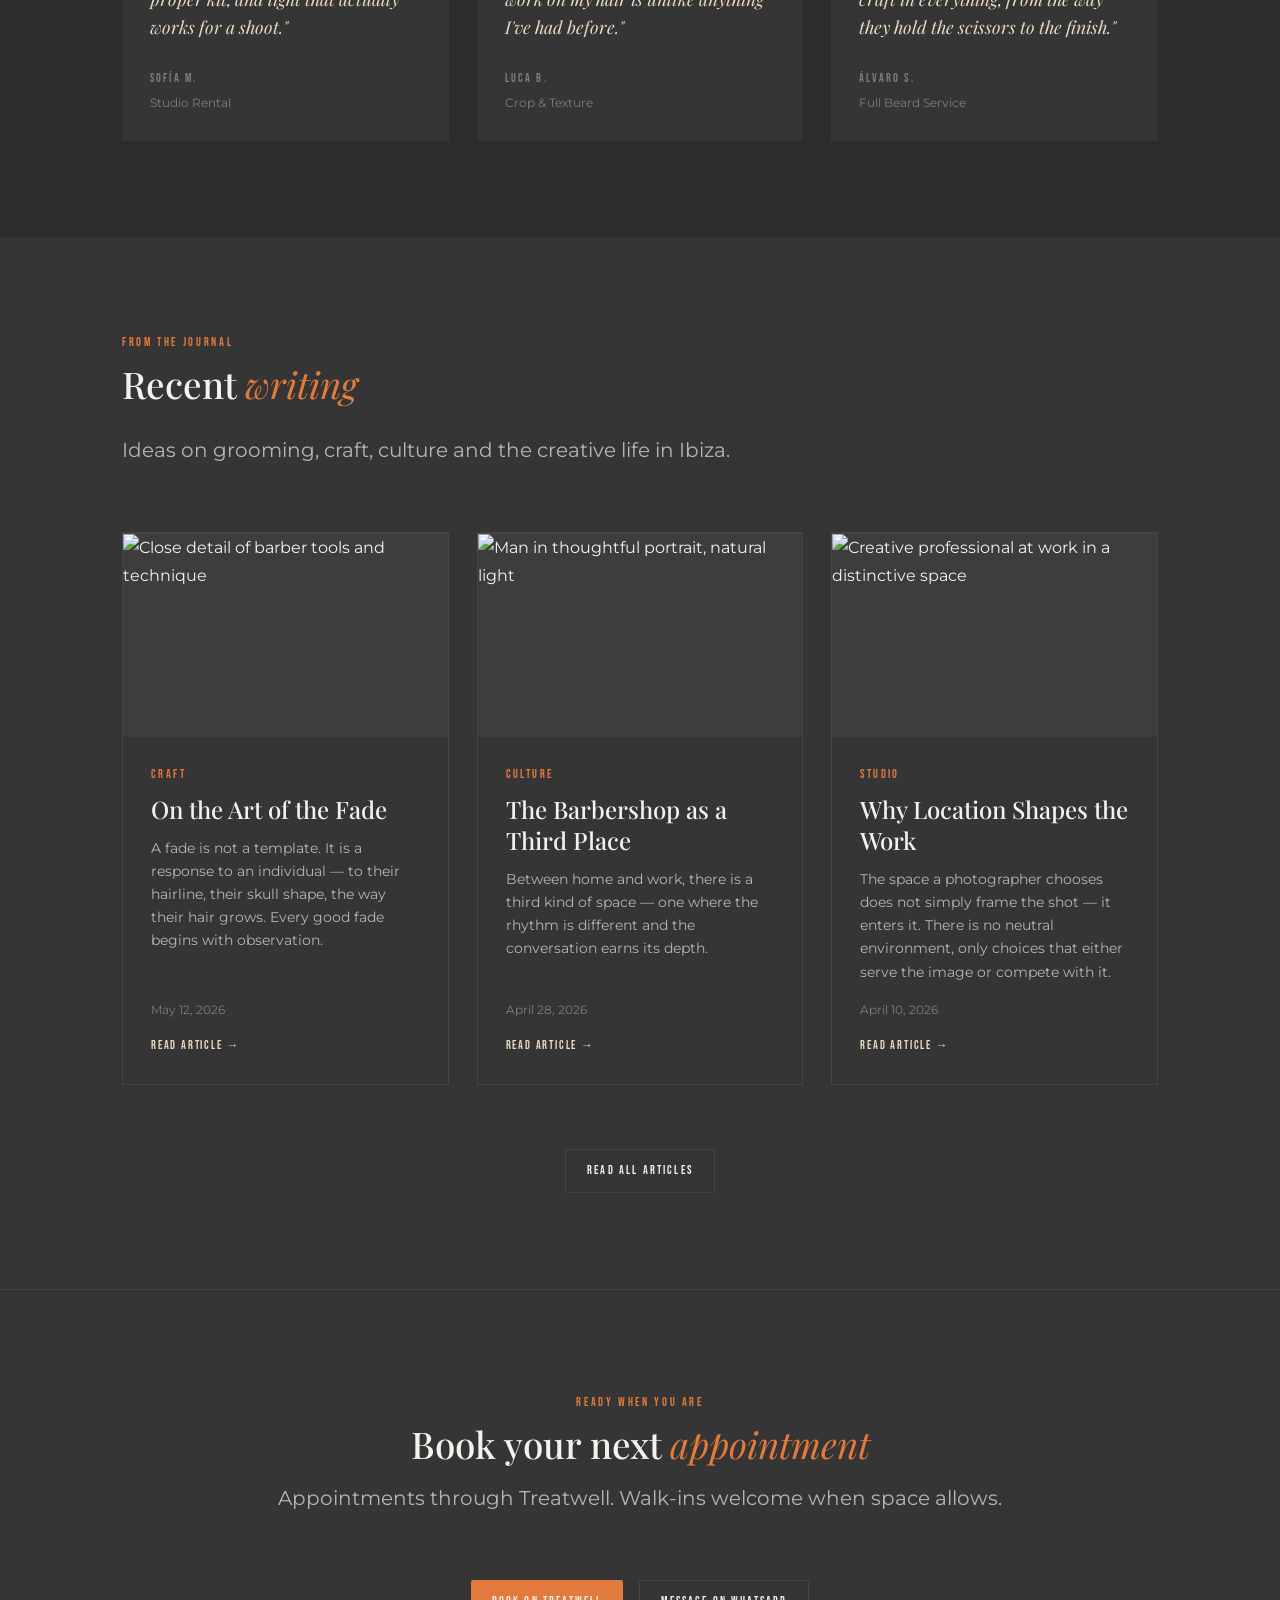
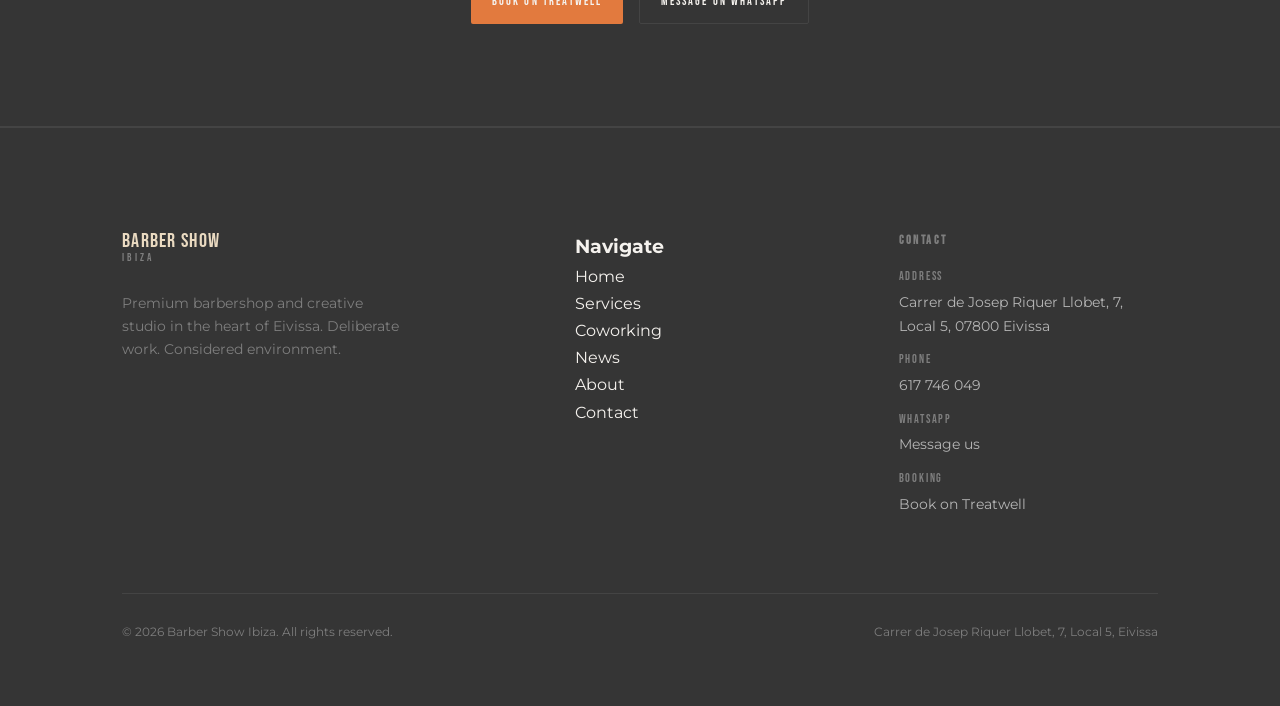
==== commit 728a0126: "Fix: replace inline grids with responsive CSS classes to prevent horizontal overflow Co-Authored-By:" ====
--- a/index.html
+++ b/index.html
@@ -120,7 +120,7 @@
           <h2 class="section-title" id="services-preview-title">What we <em>offer</em></h2>
           <p class="section-lead">Two primary categories, each approached with the same discipline. From a classic cut to a hot towel shave — everything is performed with care.</p>
         </div>
-        <div style="display: grid; grid-template-columns: 1fr 1fr; gap: var(--space-md); margin-top: var(--space-md);">
+        <div class="grid-2col" style="margin-top: var(--space-md);">
           <a href="services.html#hair" class="card" style="display: block; overflow: hidden; text-decoration: none;">
             <div style="aspect-ratio: 16/10; overflow: hidden; background: var(--bg-light);">
               <img src="https://images.unsplash.com/photo-1622286342621-4bd786c2447c?auto=format&fit=crop&w=900&q=80" alt="Barber styling hair with precision" loading="lazy" width="900" height="563" style="width: 100%; height: 100%; object-fit: cover; transition: transform 500ms ease-out;">
--- a/css/main.css
+++ b/css/main.css
@@ -643,12 +643,24 @@
 .news-card {
   display: flex;
   flex-direction: column;
+  background: var(--bg-card);
+  border: 1px solid var(--bg-rule);
+  border-top: 2px solid var(--bg-rule);
+  overflow: hidden;
+  transition: border-color 250ms ease-out, transform 300ms ease-out, box-shadow 300ms ease-out;
+}
+
+.news-card:hover {
+  border-color: var(--orange);
+  transform: translateY(-3px);
+  box-shadow: 0 6px 18px rgba(0,0,0,0.18);
 }
 
 .news-card__img {
   aspect-ratio: 16/10;
   overflow: hidden;
   background: var(--bg-light);
+  display: block;
 }
 
 .news-card__img img {
@@ -663,7 +675,7 @@
 }
 
 .news-card__body {
-  padding: var(--space-md) 0 var(--space-sm);
+  padding: var(--space-md);
   flex: 1;
   display: flex;
   flex-direction: column;
@@ -698,10 +710,10 @@
 .news-card__date {
   font-size: var(--fs-xs);
   color: var(--text-subtle);
+  margin-bottom: var(--space-sm);
 }
 
 .news-card__link {
-  margin-top: auto;
   font-family: var(--f-display);
   font-size: var(--fs-xs);
   letter-spacing: 0.15em;
@@ -710,11 +722,46 @@
   display: inline-flex;
   align-items: center;
   gap: 0.4rem;
-  margin-top: var(--space-sm);
+  margin-top: auto;
   transition: color var(--transition);
 }
 
 .news-card__link:hover { color: var(--orange); }
+
+/* ─────────────────────────────────────────
+   CATEGORY FILTERS
+───────────────────────────────────────── */
+.category-filters {
+  display: flex;
+  flex-wrap: wrap;
+  gap: 0.5rem;
+  margin-bottom: var(--space-lg);
+}
+
+.filter-btn {
+  font-family: var(--f-display);
+  font-size: var(--fs-xs);
+  letter-spacing: 0.15em;
+  text-transform: uppercase;
+  padding: 0.45em 1em;
+  border: 1px solid var(--bg-rule);
+  border-radius: var(--radius);
+  color: var(--text-muted);
+  background: transparent;
+  min-height: 36px;
+  transition: border-color var(--transition), color var(--transition), background var(--transition);
+}
+
+.filter-btn:hover {
+  border-color: var(--accent);
+  color: var(--accent);
+}
+
+.filter-btn.is-active {
+  background: var(--orange);
+  border-color: var(--orange);
+  color: var(--text);
+}
 
 /* ─────────────────────────────────────────
    SERVICE CARD
@@ -1183,10 +1230,30 @@
 }
 
 /* ─────────────────────────────────────────
+   ARTICLE LAYOUT
+───────────────────────────────────────── */
+.article-layout {
+  display: grid;
+  grid-template-columns: 1fr 260px;
+  gap: var(--space-xl);
+  align-items: start;
+}
+
+@media (max-width: 768px) {
+  .article-layout {
+    grid-template-columns: 1fr;
+  }
+  .article-layout aside {
+    position: static !important;
+  }
+}
+
+/* ─────────────────────────────────────────
    ARTICLE PAGE
 ───────────────────────────────────────── */
 .article-hero {
-  aspect-ratio: 21/9;
+  height: 50vh;
+  min-height: 280px;
   overflow: hidden;
   position: relative;
   background: var(--bg-light);
@@ -1322,6 +1389,19 @@
 /* ─────────────────────────────────────────
    RESPONSIVE
 ───────────────────────────────────────── */
+/* Utility grids used in place of unresponsive inline styles */
+.grid-3col {
+  display: grid;
+  grid-template-columns: repeat(3, 1fr);
+  gap: var(--space-md);
+}
+
+.grid-2col {
+  display: grid;
+  grid-template-columns: repeat(2, 1fr);
+  gap: var(--space-md);
+}
+
 @media (max-width: 960px) {
   .value-grid { grid-template-columns: repeat(2, 1fr); }
   .pricing-grid { grid-template-columns: repeat(2, 1fr); }
@@ -1332,6 +1412,7 @@
   .footer-grid { grid-template-columns: 1fr 1fr; }
   .footer-brand { grid-column: span 2; }
   .included-grid { grid-template-columns: repeat(2, 1fr); }
+  .grid-3col { grid-template-columns: repeat(2, 1fr); }
 }
 
 @media (max-width: 768px) {
@@ -1365,6 +1446,8 @@
   .footer-grid { grid-template-columns: 1fr; }
   .footer-brand { grid-column: auto; }
   .availability-grid { grid-template-columns: repeat(3, 1fr); }
+  .grid-3col { grid-template-columns: 1fr; }
+  .grid-2col { grid-template-columns: 1fr; }
 
   .page-hero { min-height: 100svh; }
   .hero-title { font-size: clamp(2.25rem, 10vw, 4rem); }
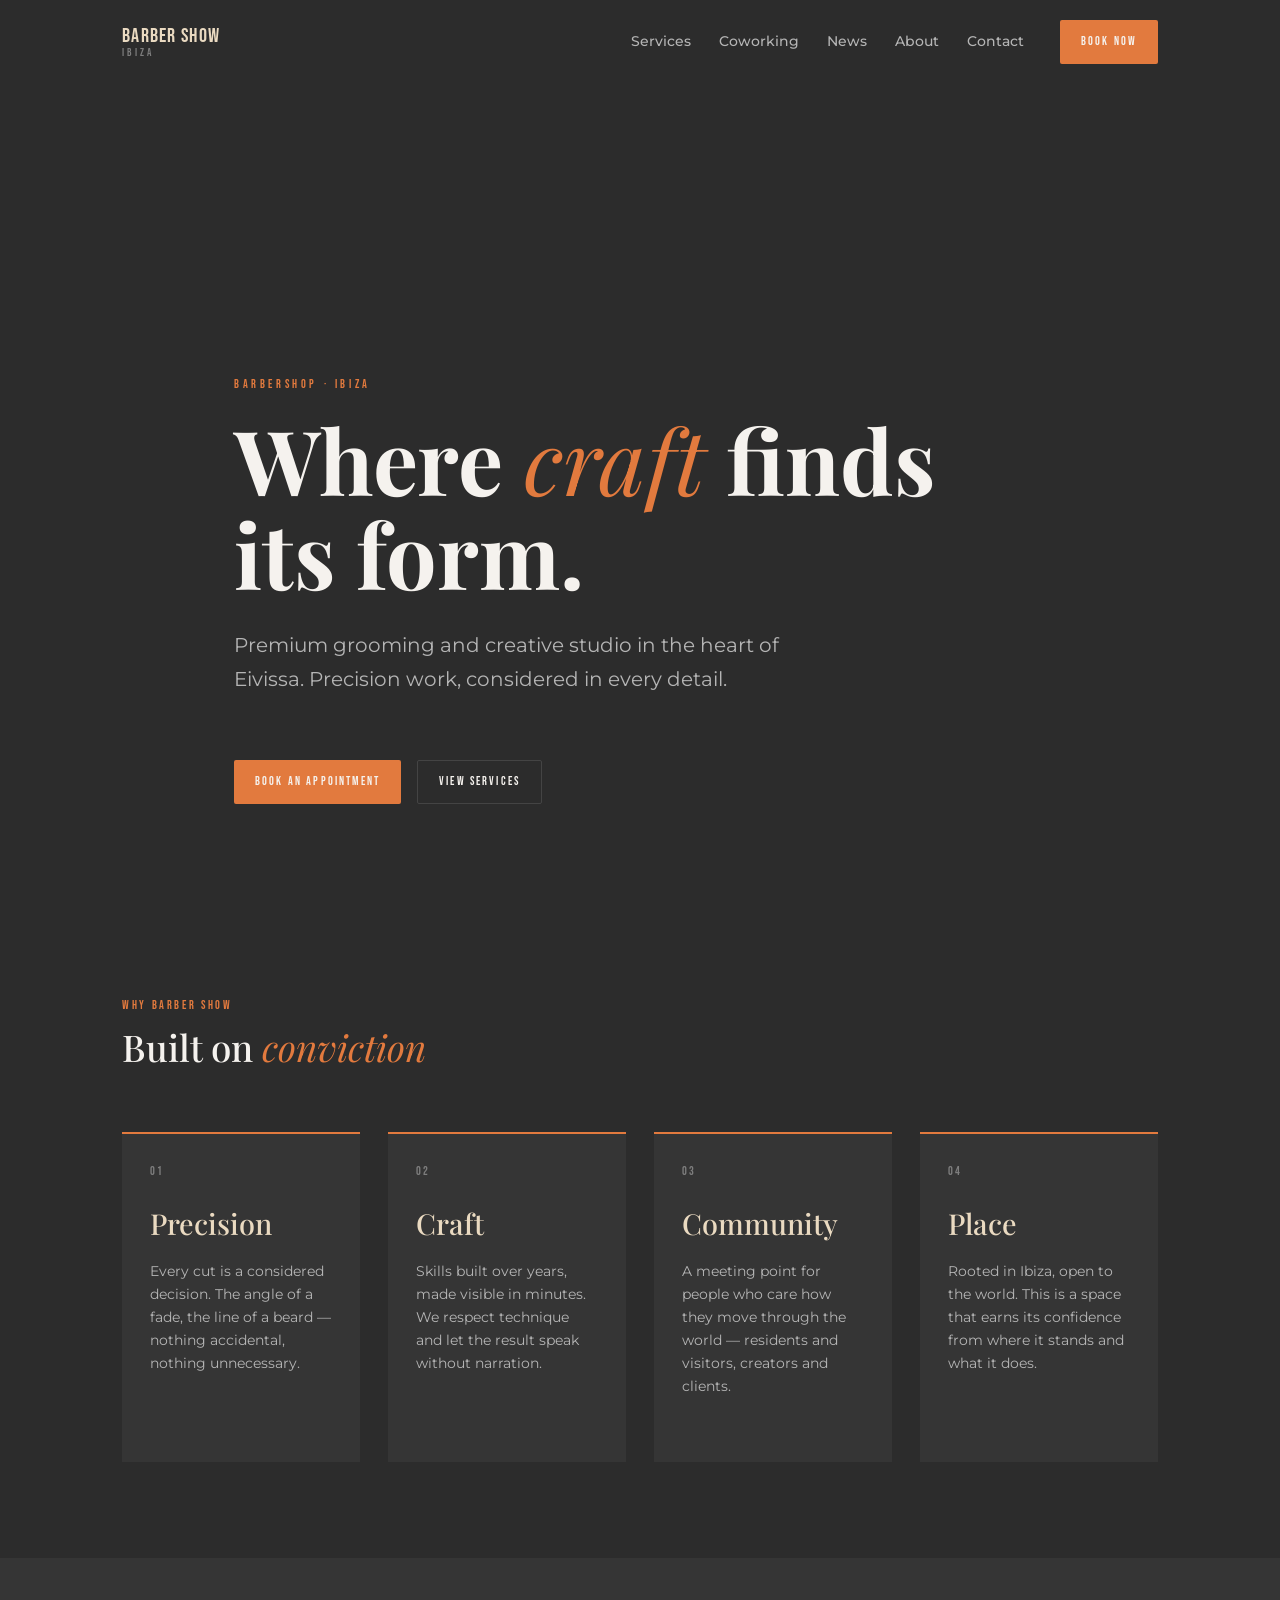
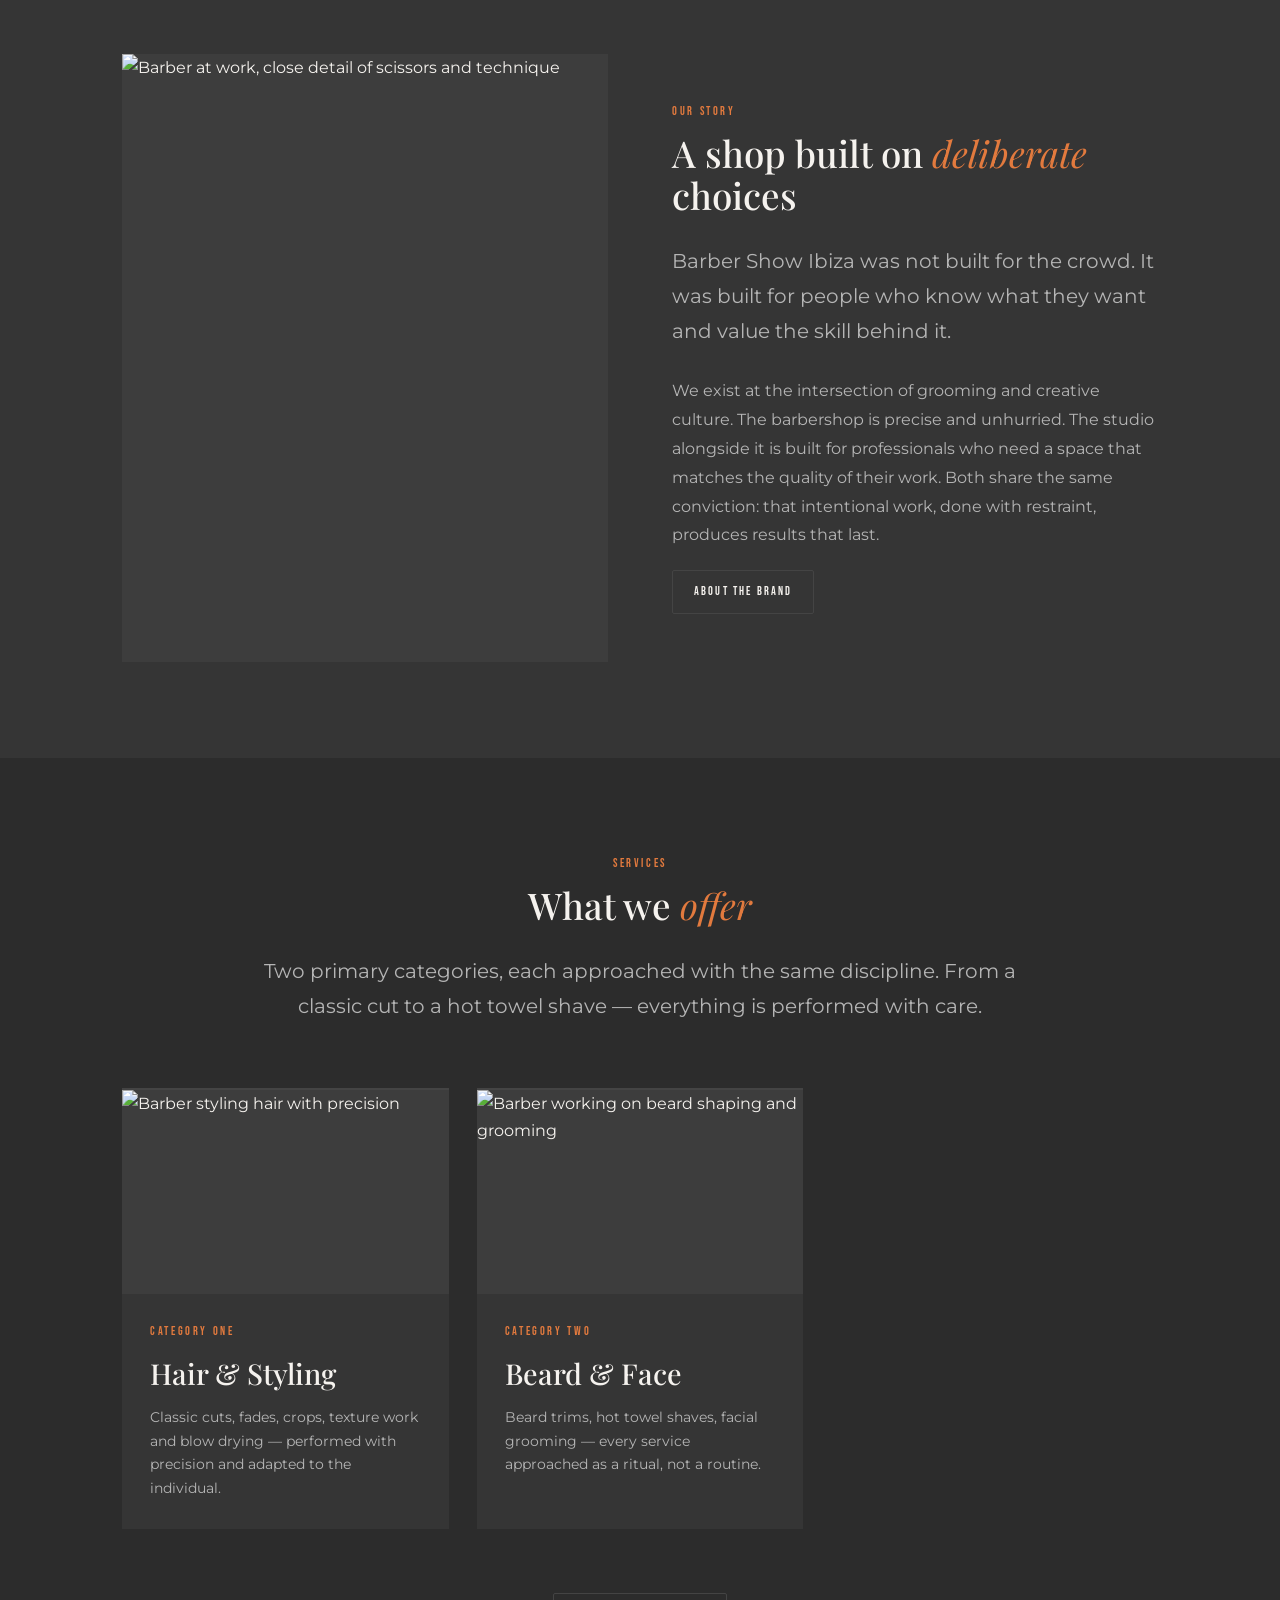
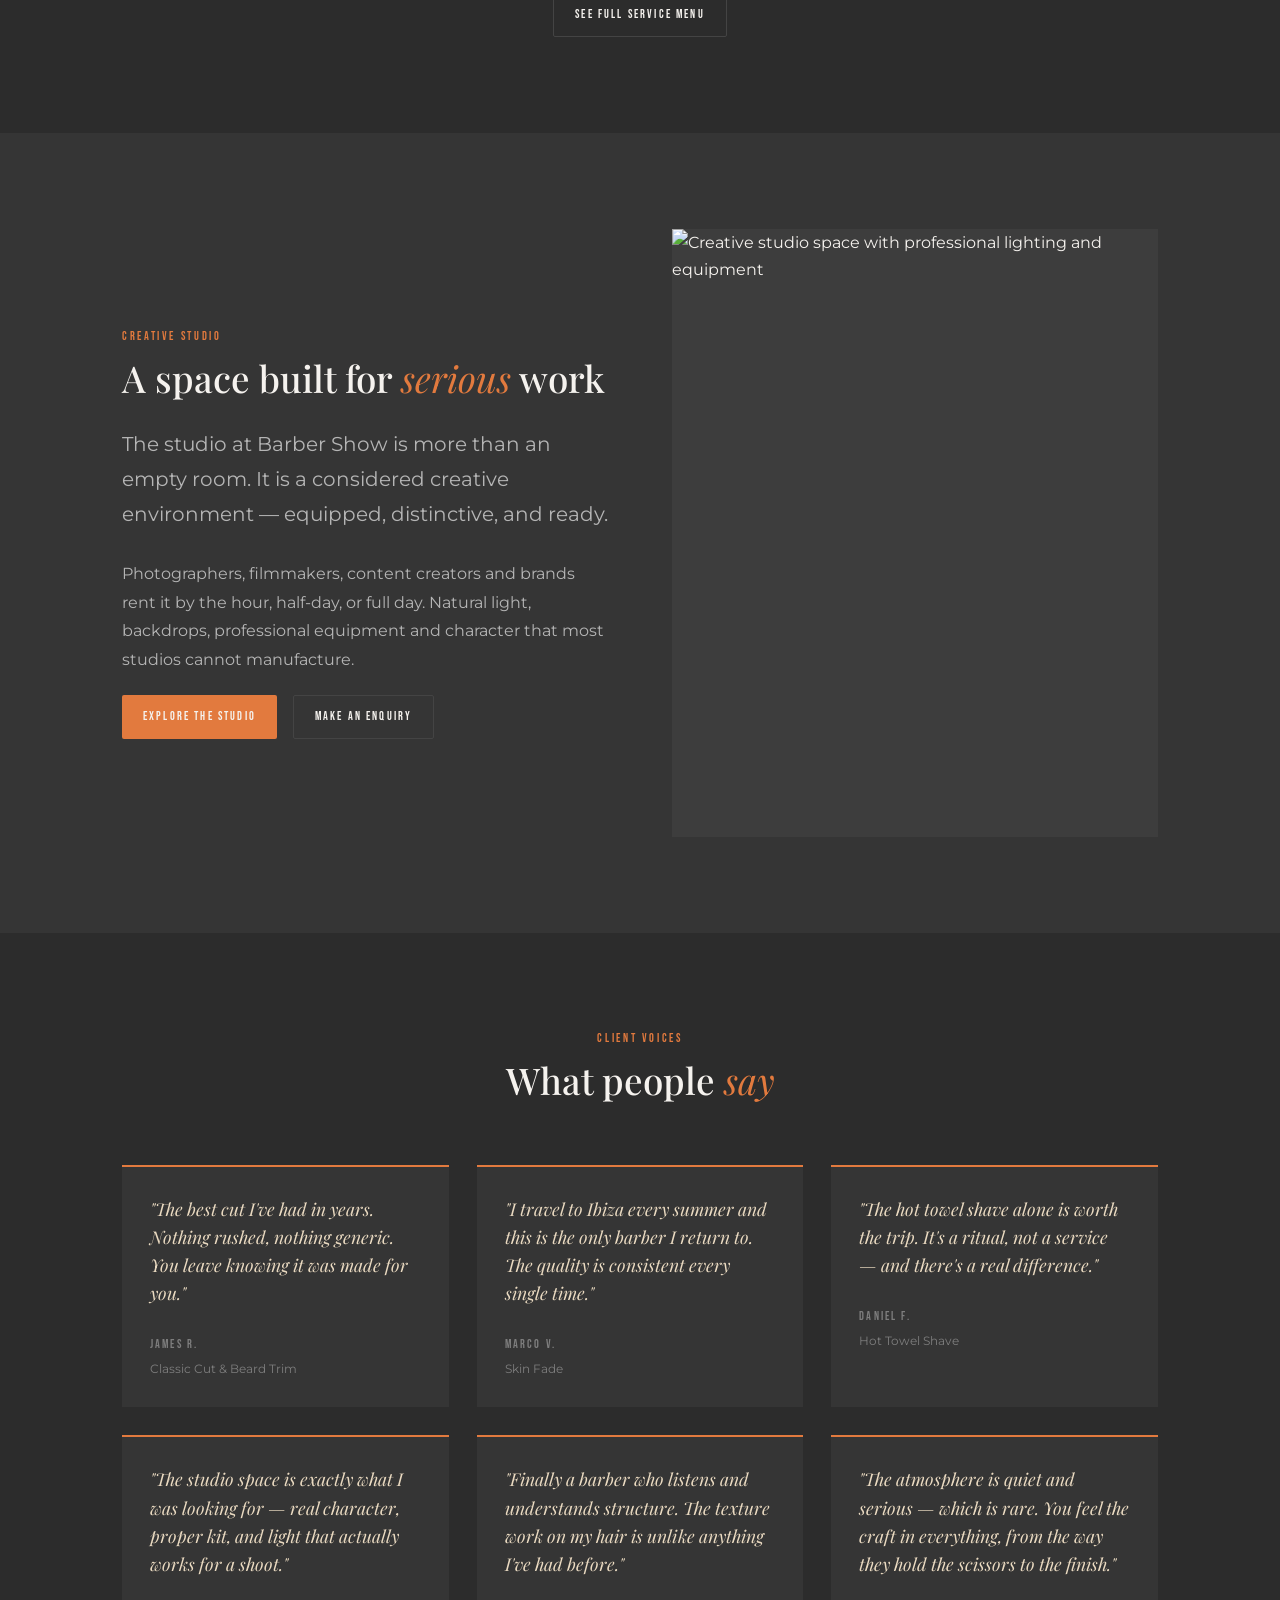
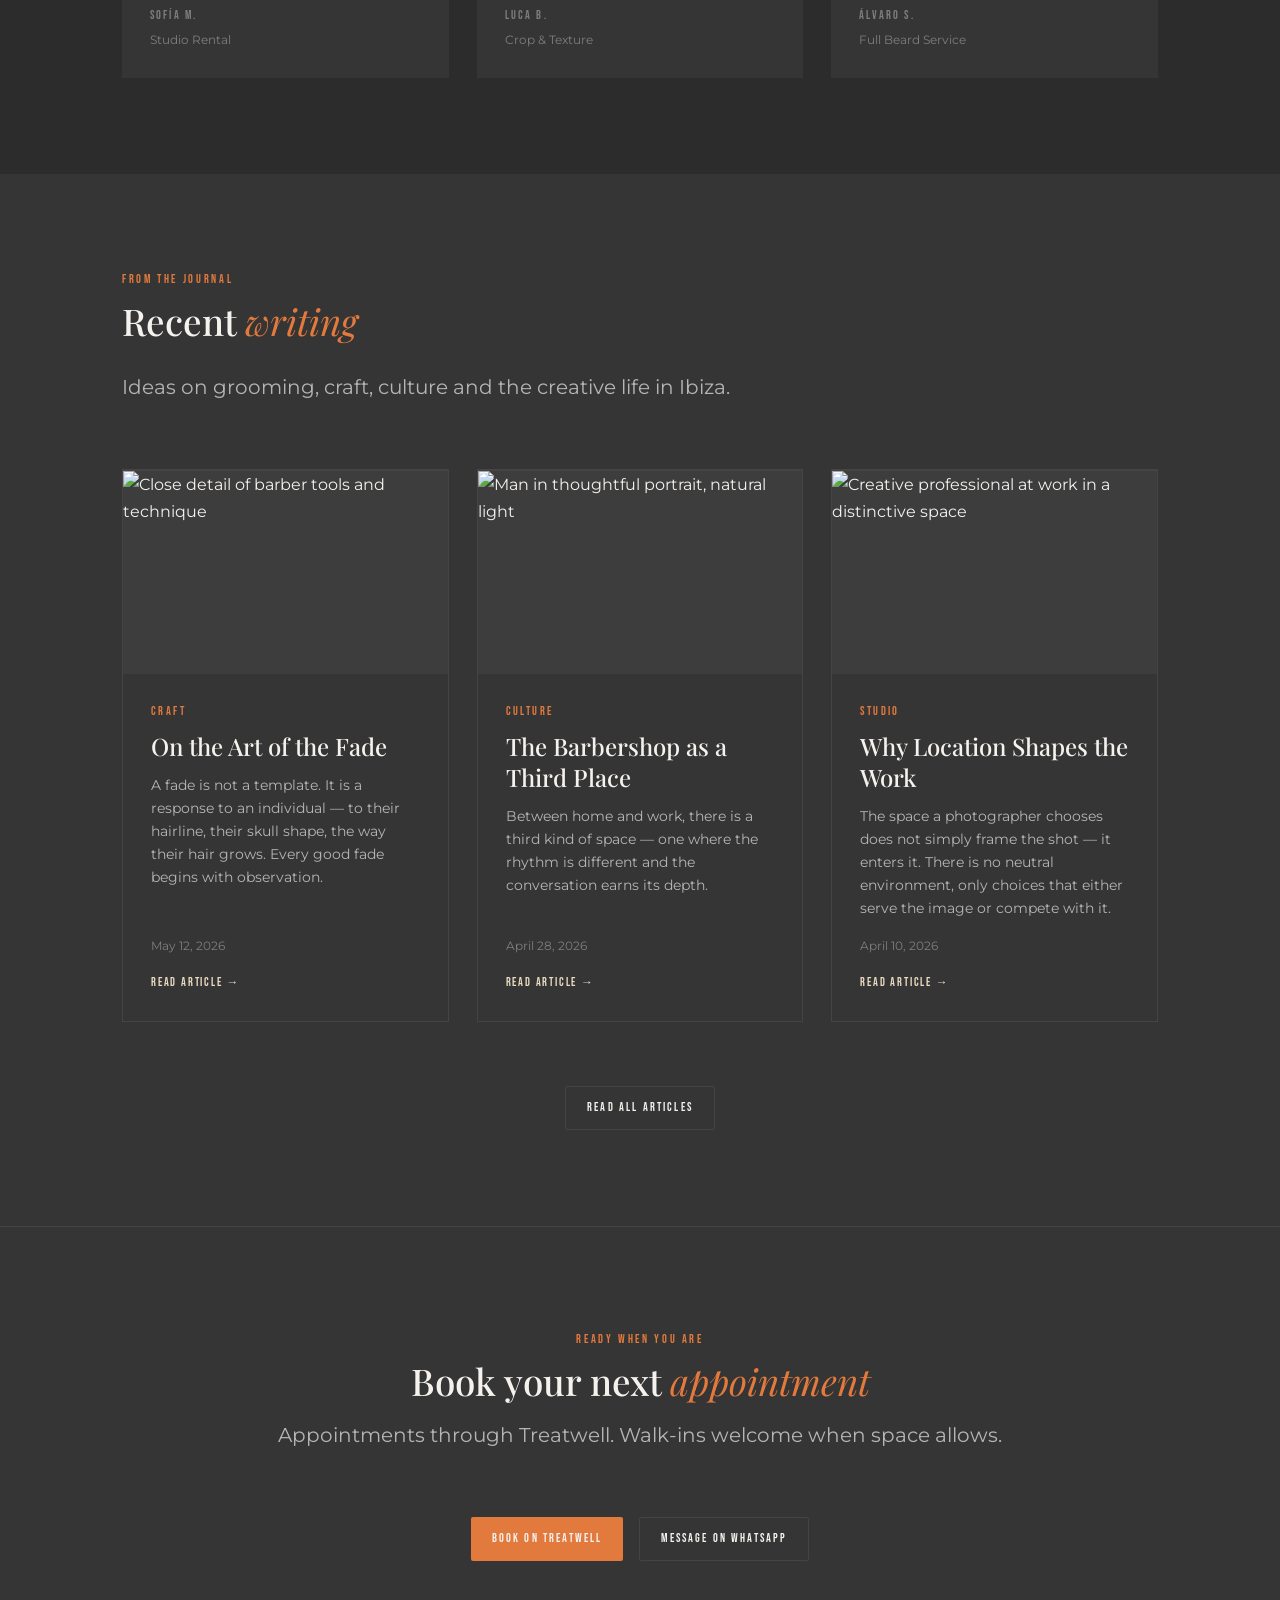
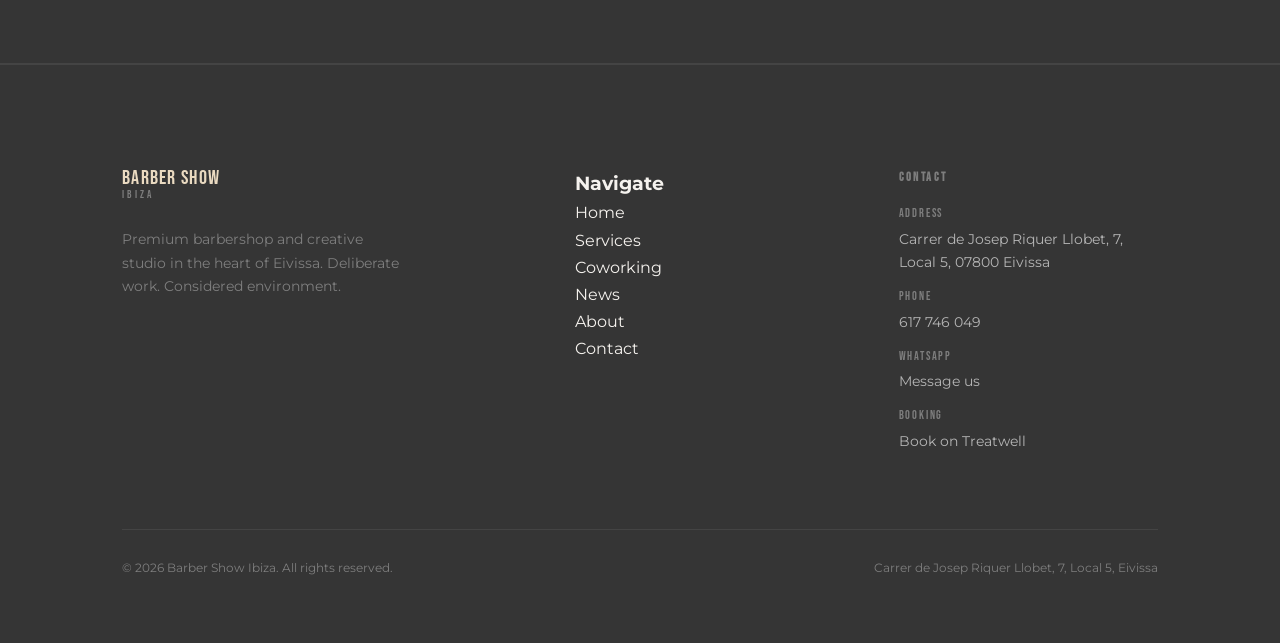
==== commit d1c86442: "Refactor: eliminate inline styles; convert content grids to fluid auto-fill layout - Replace all rep" ====
--- a/index.html
+++ b/index.html
@@ -12,10 +12,8 @@
 </head>
 <body>
 
-  <!-- ── SKIP LINK ── -->
-  <a href="#main" class="btn btn--outline" style="position:absolute;top:-100px;left:1rem;z-index:200;transition:top 200ms;" onfocus="this.style.top='1rem'" onblur="this.style.top='-100px'">Skip to content</a>
-
-  <!-- ── HEADER ── -->
+  <a href="#main" class="btn btn--outline skip-link">Skip to content</a>
+
   <header class="site-header" role="banner">
     <div class="container">
       <a href="index.html" class="logo" aria-label="Barber Show Ibiza — home">
@@ -36,7 +34,6 @@
     </div>
   </header>
 
-  <!-- ── MOBILE OVERLAY ── -->
   <div class="nav-overlay" id="nav-overlay" role="dialog" aria-modal="true" aria-label="Navigation">
     <a href="services.html" class="nav-overlay__link">Services</a>
     <a href="coworking.html" class="nav-overlay__link">Coworking</a>
@@ -53,7 +50,7 @@
       <div class="page-hero__bg" style="background-image: url('https://images.unsplash.com/photo-1503951914875-452162b0f3f1?auto=format&fit=crop&w=1920&q=80');" role="img" aria-label="Barber Shop interior with warm lighting"></div>
       <div class="container">
         <span class="hero-eyebrow">Barbershop · Ibiza</span>
-        <h1 class="hero-title" id="hero-title">Where <em>craft </em> finds its form.</h1>
+        <h1 class="hero-title" id="hero-title">Where <em>craft</em> finds its form.</h1>
         <p class="hero-sub">Premium grooming and creative studio in the heart of Eivissa. Precision work, considered in every detail.</p>
         <div class="hero-actions">
           <a href="https://widget.treatwell.es/establecimiento/the-barber-show/" class="btn btn--primary" target="_blank" rel="noopener noreferrer">Book an Appointment</a>
@@ -105,7 +102,7 @@
             <span class="eyebrow">Our Story</span>
             <h2 class="section-title" id="about-intro-title">A shop built on <em>deliberate</em> choices</h2>
             <p class="section-lead">Barber Show Ibiza was not built for the crowd. It was built for people who know what they want and value the skill behind it.</p>
-            <p style="color: var(--text-muted); margin-bottom: var(--space-md); font-size: var(--fs-sm); line-height: 1.75;">We exist at the intersection of grooming and creative culture. The barbershop is precise and unhurried. The studio alongside it is built for professionals who need a space that matches the quality of their work. Both share the same conviction: that intentional work, done with restraint, produces results that last.</p>
+            <p>We exist at the intersection of grooming and creative culture. The barbershop is precise and unhurried. The studio alongside it is built for professionals who need a space that matches the quality of their work. Both share the same conviction: that intentional work, done with restraint, produces results that last.</p>
             <a href="about.html" class="btn btn--outline">About the Brand</a>
           </div>
         </div>
@@ -121,28 +118,28 @@
           <p class="section-lead">Two primary categories, each approached with the same discipline. From a classic cut to a hot towel shave — everything is performed with care.</p>
         </div>
         <div class="grid-2col" style="margin-top: var(--space-md);">
-          <a href="services.html#hair" class="card" style="display: block; overflow: hidden; text-decoration: none;">
-            <div style="aspect-ratio: 16/10; overflow: hidden; background: var(--bg-light);">
-              <img src="https://images.unsplash.com/photo-1622286342621-4bd786c2447c?auto=format&fit=crop&w=900&q=80" alt="Barber styling hair with precision" loading="lazy" width="900" height="563" style="width: 100%; height: 100%; object-fit: cover; transition: transform 500ms ease-out;">
-            </div>
-            <div style="padding: var(--space-md);">
-              <span class="eyebrow" style="margin-bottom: 0.4rem;">Category One</span>
-              <h3 style="font-family: var(--f-heading); font-size: var(--fs-h3); font-weight: 500; color: var(--text); margin-bottom: 0.5rem;">Hair &amp; Styling</h3>
-              <p style="font-size: var(--fs-sm); color: var(--text-muted);">Classic cuts, fades, crops, texture work and blow drying — performed with precision and adapted to the individual.</p>
+          <a href="services.html#hair" class="promo-card">
+            <div class="promo-card__img">
+              <img src="https://images.unsplash.com/photo-1622286342621-4bd786c2447c?auto=format&fit=crop&w=900&q=80" alt="Barber styling hair with precision" loading="lazy" width="900" height="563">
+            </div>
+            <div class="promo-card__body">
+              <span class="eyebrow">Category One</span>
+              <p class="promo-card__title">Hair &amp; Styling</p>
+              <p class="promo-card__desc">Classic cuts, fades, crops, texture work and blow drying — performed with precision and adapted to the individual.</p>
             </div>
           </a>
-          <a href="services.html#beard" class="card" style="display: block; overflow: hidden; text-decoration: none;">
-            <div style="aspect-ratio: 16/10; overflow: hidden; background: var(--bg-light);">
-              <img src="https://images.unsplash.com/photo-1621605815971-fbc98d665033?auto=format&fit=crop&w=900&q=80" alt="Barber working on beard shaping and grooming" loading="lazy" width="900" height="563" style="width: 100%; height: 100%; object-fit: cover; transition: transform 500ms ease-out;">
-            </div>
-            <div style="padding: var(--space-md);">
-              <span class="eyebrow" style="margin-bottom: 0.4rem;">Category Two</span>
-              <h3 style="font-family: var(--f-heading); font-size: var(--fs-h3); font-weight: 500; color: var(--text); margin-bottom: 0.5rem;">Beard &amp; Face</h3>
-              <p style="font-size: var(--fs-sm); color: var(--text-muted);">Beard trims, hot towel shaves, facial grooming — every service approached as a ritual, not a routine.</p>
+          <a href="services.html#beard" class="promo-card">
+            <div class="promo-card__img">
+              <img src="https://images.unsplash.com/photo-1621605815971-fbc98d665033?auto=format&fit=crop&w=900&q=80" alt="Barber working on beard shaping and grooming" loading="lazy" width="900" height="563">
+            </div>
+            <div class="promo-card__body">
+              <span class="eyebrow">Category Two</span>
+              <p class="promo-card__title">Beard &amp; Face</p>
+              <p class="promo-card__desc">Beard trims, hot towel shaves, facial grooming — every service approached as a ritual, not a routine.</p>
             </div>
           </a>
         </div>
-        <div style="text-align: center; margin-top: var(--space-lg);">
+        <div class="section-cta">
           <a href="services.html" class="btn btn--outline">See Full Service Menu</a>
         </div>
       </div>
@@ -156,8 +153,8 @@
             <span class="eyebrow">Creative Studio</span>
             <h2 class="section-title" id="studio-teaser-title">A space built for <em>serious</em> work</h2>
             <p class="section-lead">The studio at Barber Show is more than an empty room. It is a considered creative environment — equipped, distinctive, and ready.</p>
-            <p style="color: var(--text-muted); margin-bottom: var(--space-md); font-size: var(--fs-sm); line-height: 1.75;">Photographers, filmmakers, content creators and brands rent it by the hour, half-day, or full day. Natural light, backdrops, professional equipment and character that most studios cannot manufacture.</p>
-            <div style="display: flex; gap: var(--space-sm); flex-wrap: wrap;">
+            <p>Photographers, filmmakers, content creators and brands rent it by the hour, half-day, or full day. Natural light, backdrops, professional equipment and character that most studios cannot manufacture.</p>
+            <div class="btn-group">
               <a href="coworking.html" class="btn btn--primary">Explore the Studio</a>
               <a href="contact.html" class="btn btn--outline">Make an Enquiry</a>
             </div>
@@ -226,7 +223,7 @@
             </a>
             <div class="news-card__body">
               <span class="news-card__category">Craft</span>
-              <h3 class="news-card__title"><a href="news-article.html" style="color: inherit;">On the Art of the Fade</a></h3>
+              <h3 class="news-card__title"><a href="news-article.html">On the Art of the Fade</a></h3>
               <p class="news-card__excerpt">A fade is not a template. It is a response to an individual — to their hairline, their skull shape, the way their hair grows. Every good fade begins with observation.</p>
               <span class="news-card__date">May 12, 2026</span>
               <a href="news-article.html" class="news-card__link">Read Article →</a>
@@ -238,7 +235,7 @@
             </a>
             <div class="news-card__body">
               <span class="news-card__category">Culture</span>
-              <h3 class="news-card__title"><a href="news.html" style="color: inherit;">The Barbershop as a Third Place</a></h3>
+              <h3 class="news-card__title"><a href="news.html">The Barbershop as a Third Place</a></h3>
               <p class="news-card__excerpt">Between home and work, there is a third kind of space — one where the rhythm is different and the conversation earns its depth.</p>
               <span class="news-card__date">April 28, 2026</span>
               <a href="news.html" class="news-card__link">Read Article →</a>
@@ -250,14 +247,14 @@
             </a>
             <div class="news-card__body">
               <span class="news-card__category">Studio</span>
-              <h3 class="news-card__title"><a href="news.html" style="color: inherit;">Why Location Shapes the Work</a></h3>
+              <h3 class="news-card__title"><a href="news.html">Why Location Shapes the Work</a></h3>
               <p class="news-card__excerpt">The space a photographer chooses does not simply frame the shot — it enters it. There is no neutral environment, only choices that either serve the image or compete with it.</p>
               <span class="news-card__date">April 10, 2026</span>
               <a href="news.html" class="news-card__link">Read Article →</a>
             </div>
           </article>
         </div>
-        <div style="text-align: center; margin-top: var(--space-lg);">
+        <div class="section-cta">
           <a href="news.html" class="btn btn--outline">Read All Articles</a>
         </div>
       </div>
@@ -266,10 +263,10 @@
     <!-- ── FINAL CTA ── -->
     <section class="cta-band" aria-labelledby="cta-title">
       <div class="container">
-        <span class="eyebrow" style="text-align: center; display: block;">Ready when you are</span>
+        <span class="eyebrow">Ready when you are</span>
         <h2 class="section-title" id="cta-title">Book your next <em>appointment</em></h2>
         <p class="section-lead">Appointments through Treatwell. Walk-ins welcome when space allows.</p>
-        <div class="hero-actions" style="justify-content: center;">
+        <div class="hero-actions">
           <a href="https://widget.treatwell.es/establecimiento/the-barber-show/" class="btn btn--primary" target="_blank" rel="noopener noreferrer">Book on Treatwell</a>
           <a href="https://wa.me/617746049" class="btn btn--outline" target="_blank" rel="noopener noreferrer">Message on WhatsApp</a>
         </div>
@@ -278,7 +275,6 @@
 
   </main>
 
-  <!-- ── FOOTER ── -->
   <footer class="site-footer" role="contentinfo">
     <div class="container">
       <div class="footer-grid">
--- a/css/main.css
+++ b/css/main.css
@@ -543,7 +543,7 @@
 ───────────────────────────────────────── */
 .team-grid {
   display: grid;
-  grid-template-columns: repeat(3, 1fr);
+  grid-template-columns: repeat(auto-fill, minmax(240px, 1fr));
   gap: var(--space-md);
 }
 
@@ -597,7 +597,7 @@
 ───────────────────────────────────────── */
 .testimonials-grid {
   display: grid;
-  grid-template-columns: repeat(3, 1fr);
+  grid-template-columns: repeat(auto-fill, minmax(260px, 1fr));
   gap: var(--space-md);
 }
 
@@ -636,7 +636,7 @@
 ───────────────────────────────────────── */
 .news-grid {
   display: grid;
-  grid-template-columns: repeat(3, 1fr);
+  grid-template-columns: repeat(auto-fill, minmax(280px, 1fr));
   gap: var(--space-md);
 }
 
@@ -768,7 +768,7 @@
 ───────────────────────────────────────── */
 .services-list {
   display: grid;
-  grid-template-columns: repeat(2, 1fr);
+  grid-template-columns: repeat(auto-fill, minmax(300px, 1fr));
   gap: 1px;
   background: var(--bg-rule);
   border: 1px solid var(--bg-rule);
@@ -812,7 +812,7 @@
 ───────────────────────────────────────── */
 .value-grid {
   display: grid;
-  grid-template-columns: repeat(4, 1fr);
+  grid-template-columns: repeat(auto-fill, minmax(190px, 1fr));
   gap: var(--space-md);
 }
 
@@ -875,7 +875,7 @@
 ───────────────────────────────────────── */
 .pricing-grid {
   display: grid;
-  grid-template-columns: repeat(4, 1fr);
+  grid-template-columns: repeat(auto-fill, minmax(190px, 1fr));
   gap: var(--space-md);
 }
 
@@ -1055,7 +1055,7 @@
 ───────────────────────────────────────── */
 .included-grid {
   display: grid;
-  grid-template-columns: repeat(3, 1fr);
+  grid-template-columns: repeat(auto-fill, minmax(200px, 1fr));
   gap: var(--space-md);
   margin-top: var(--space-md);
 }
@@ -1387,32 +1387,318 @@
 .cta-band .hero-actions { justify-content: center; }
 
 /* ─────────────────────────────────────────
+   SKIP LINK
+───────────────────────────────────────── */
+.skip-link {
+  position: absolute;
+  top: -100px;
+  left: 1rem;
+  z-index: 200;
+  transition: top 200ms;
+}
+.skip-link:focus { top: 1rem; }
+
+/* ─────────────────────────────────────────
+   PAGE HEADER (non-hero pages: news, contact)
+───────────────────────────────────────── */
+.page-header {
+  padding-top: clamp(6rem, 12vw, 9rem);
+  padding-bottom: var(--space-xl);
+  background: var(--bg-card);
+  border-bottom: 1px solid var(--bg-rule);
+}
+
+.page-header .section-title {
+  font-size: var(--fs-h1);
+}
+
+/* ─────────────────────────────────────────
+   FEATURE BOXES
+───────────────────────────────────────── */
+.feature-box {
+  background: var(--bg);
+  padding: var(--space-md);
+  border-top: 2px solid var(--orange);
+}
+
+.feature-box h3 {
+  font-family: var(--f-display);
+  font-size: var(--fs-xs);
+  letter-spacing: 0.18em;
+  text-transform: uppercase;
+  color: var(--text);
+  margin-bottom: 0.5rem;
+}
+
+.feature-box p {
+  font-size: var(--fs-sm);
+  color: var(--text-muted);
+  line-height: 1.65;
+}
+
+.feature-box--card {
+  padding: var(--space-md);
+  background: var(--bg-card);
+  border-left: 3px solid var(--bg-rule);
+}
+
+.feature-box--card h3 {
+  font-family: var(--f-heading);
+  font-size: var(--fs-h4);
+  font-weight: 500;
+  color: var(--text);
+  margin-bottom: 0.5rem;
+}
+
+.feature-box--card p {
+  font-size: var(--fs-sm);
+  color: var(--text-muted);
+  line-height: 1.65;
+  margin-bottom: var(--space-sm);
+}
+
+/* ─────────────────────────────────────────
+   PROMO CARD (homepage services preview)
+───────────────────────────────────────── */
+.promo-card {
+  display: block;
+  overflow: hidden;
+  text-decoration: none;
+  background: var(--bg-card);
+  border-top: 2px solid var(--bg-rule);
+  transition: border-color var(--transition);
+}
+
+.promo-card:hover { border-color: var(--orange); }
+
+.promo-card__img {
+  aspect-ratio: 16 / 10;
+  overflow: hidden;
+  background: var(--bg-light);
+}
+
+.promo-card__img img {
+  width: 100%;
+  height: 100%;
+  object-fit: cover;
+  transition: transform 500ms ease-out;
+}
+
+.promo-card:hover .promo-card__img img { transform: scale(1.03); }
+
+.promo-card__body {
+  padding: var(--space-md);
+}
+
+.promo-card__body .eyebrow { margin-bottom: 0.4rem; }
+
+.promo-card__title {
+  font-family: var(--f-heading);
+  font-size: var(--fs-h3);
+  font-weight: 500;
+  color: var(--text);
+  margin-bottom: 0.5rem;
+}
+
+.promo-card__desc {
+  font-size: var(--fs-sm);
+  color: var(--text-muted);
+}
+
+/* ─────────────────────────────────────────
+   BUTTON GROUP
+───────────────────────────────────────── */
+.btn-group {
+  display: flex;
+  gap: var(--space-sm);
+  flex-wrap: wrap;
+}
+
+.btn-group--col {
+  display: flex;
+  flex-direction: column;
+  gap: 0.75rem;
+}
+
+/* ─────────────────────────────────────────
+   SPLIT CONTENT — plain paragraphs
+───────────────────────────────────────── */
+.split__content p:not([class]) {
+  color: var(--text-muted);
+  line-height: 1.8;
+  margin-bottom: 1.25rem;
+}
+
+/* ─────────────────────────────────────────
+   NEWS CARD TITLE LINK
+───────────────────────────────────────── */
+.news-card__title a { color: inherit; }
+
+/* ─────────────────────────────────────────
+   SECTION CTA (centred action row)
+───────────────────────────────────────── */
+.section-cta {
+  text-align: center;
+  margin-top: var(--space-lg);
+}
+
+/* ─────────────────────────────────────────
+   CTA BAND — eyebrow block
+───────────────────────────────────────── */
+.cta-band .eyebrow { display: block; }
+
+/* ─────────────────────────────────────────
+   ARTICLES LISTING HEADER
+───────────────────────────────────────── */
+.articles-header {
+  display: flex;
+  align-items: baseline;
+  justify-content: space-between;
+  flex-wrap: wrap;
+  gap: var(--space-sm);
+  margin-bottom: var(--space-md);
+}
+
+.articles-header .section-title { margin-bottom: 0; }
+
+/* ─────────────────────────────────────────
+   NEWS JS ELEMENTS
+───────────────────────────────────────── */
+.js-count {
+  font-family: var(--f-display);
+  font-size: var(--fs-xs);
+  letter-spacing: 0.15em;
+  color: var(--text-subtle);
+  text-transform: uppercase;
+}
+
+.js-no-results {
+  display: none;
+  text-align: center;
+  color: var(--text-subtle);
+  font-size: var(--fs-sm);
+  padding-block: var(--space-xl);
+}
+
+.js-load-more { min-width: 200px; }
+
+.load-more-wrap {
+  text-align: center;
+  margin-top: var(--space-xl);
+}
+
+/* ─────────────────────────────────────────
+   SIDEBAR BOXES (article page)
+───────────────────────────────────────── */
+.sidebar-box {
+  background: var(--bg-card);
+  padding: var(--space-md);
+  margin-bottom: var(--space-md);
+}
+
+.sidebar-box--accent { border-top: 2px solid var(--orange); }
+.sidebar-box--rule   { border-top: 2px solid var(--bg-rule); }
+
+.sidebar-box__label {
+  font-family: var(--f-display);
+  font-size: var(--fs-xs);
+  letter-spacing: 0.18em;
+  text-transform: uppercase;
+  color: var(--text-subtle);
+  display: block;
+  margin-bottom: 0.5rem;
+}
+
+.sidebar-box__name {
+  font-family: var(--f-heading);
+  font-size: var(--fs-h4);
+  color: var(--accent);
+}
+
+.sidebar-box__sub {
+  font-size: var(--fs-sm);
+  color: var(--text-muted);
+  margin-top: 0.3rem;
+}
+
+.sidebar-box__desc {
+  font-size: var(--fs-sm);
+  color: var(--text-muted);
+  margin-bottom: var(--space-sm);
+  line-height: 1.6;
+}
+
+.sidebar-box .btn {
+  width: 100%;
+  justify-content: center;
+}
+
+/* ─────────────────────────────────────────
+   ARTICLE RELATED SECTION
+───────────────────────────────────────── */
+.article-related {
+  padding-block: var(--space-xl);
+  border-top: 1px solid var(--bg-rule);
+  margin-top: var(--space-xl);
+}
+
+/* ─────────────────────────────────────────
+   MAP SECTION
+───────────────────────────────────────── */
+.map-section {
+  padding-block: var(--section-pad);
+}
+
+/* ─────────────────────────────────────────
+   FOOTNOTE
+───────────────────────────────────────── */
+.footnote {
+  font-size: var(--fs-xs);
+  color: var(--text-subtle);
+  margin-top: var(--space-sm);
+}
+
+.footnote--center {
+  text-align: center;
+  margin-top: var(--space-md);
+}
+
+/* ─────────────────────────────────────────
+   HOURS TABLE — closed day
+───────────────────────────────────────── */
+.hours-table__closed { color: var(--text-subtle); }
+
+/* ─────────────────────────────────────────
+   CONTACT DETAIL GROUP spacing
+───────────────────────────────────────── */
+.contact-detail-group { margin-bottom: var(--space-lg); }
+
+/* ─────────────────────────────────────────
+   NARROW CONTAINER VARIANT
+───────────────────────────────────────── */
+.container--narrow {
+  max-width: 780px;
+}
+
+/* ─────────────────────────────────────────
    RESPONSIVE
 ───────────────────────────────────────── */
-/* Utility grids used in place of unresponsive inline styles */
+/* Utility grids — fluid, no breakpoints needed */
 .grid-3col {
   display: grid;
-  grid-template-columns: repeat(3, 1fr);
+  grid-template-columns: repeat(auto-fill, minmax(240px, 1fr));
   gap: var(--space-md);
 }
 
 .grid-2col {
   display: grid;
-  grid-template-columns: repeat(2, 1fr);
+  grid-template-columns: repeat(auto-fill, minmax(300px, 1fr));
   gap: var(--space-md);
 }
 
 @media (max-width: 960px) {
-  .value-grid { grid-template-columns: repeat(2, 1fr); }
-  .pricing-grid { grid-template-columns: repeat(2, 1fr); }
-  .team-grid { grid-template-columns: repeat(2, 1fr); }
-  .testimonials-grid { grid-template-columns: repeat(2, 1fr); }
-  .news-grid { grid-template-columns: repeat(2, 1fr); }
-  .services-list { grid-template-columns: 1fr; }
   .footer-grid { grid-template-columns: 1fr 1fr; }
   .footer-brand { grid-column: span 2; }
-  .included-grid { grid-template-columns: repeat(2, 1fr); }
-  .grid-3col { grid-template-columns: repeat(2, 1fr); }
 }
 
 @media (max-width: 768px) {
@@ -1437,17 +1723,9 @@
 }
 
 @media (max-width: 600px) {
-  .value-grid { grid-template-columns: 1fr; }
-  .team-grid { grid-template-columns: 1fr; }
-  .testimonials-grid { grid-template-columns: 1fr; }
-  .news-grid { grid-template-columns: 1fr; }
-  .pricing-grid { grid-template-columns: 1fr; }
-  .included-grid { grid-template-columns: 1fr; }
   .footer-grid { grid-template-columns: 1fr; }
   .footer-brand { grid-column: auto; }
   .availability-grid { grid-template-columns: repeat(3, 1fr); }
-  .grid-3col { grid-template-columns: 1fr; }
-  .grid-2col { grid-template-columns: 1fr; }
 
   .page-hero { min-height: 100svh; }
   .hero-title { font-size: clamp(2.25rem, 10vw, 4rem); }
